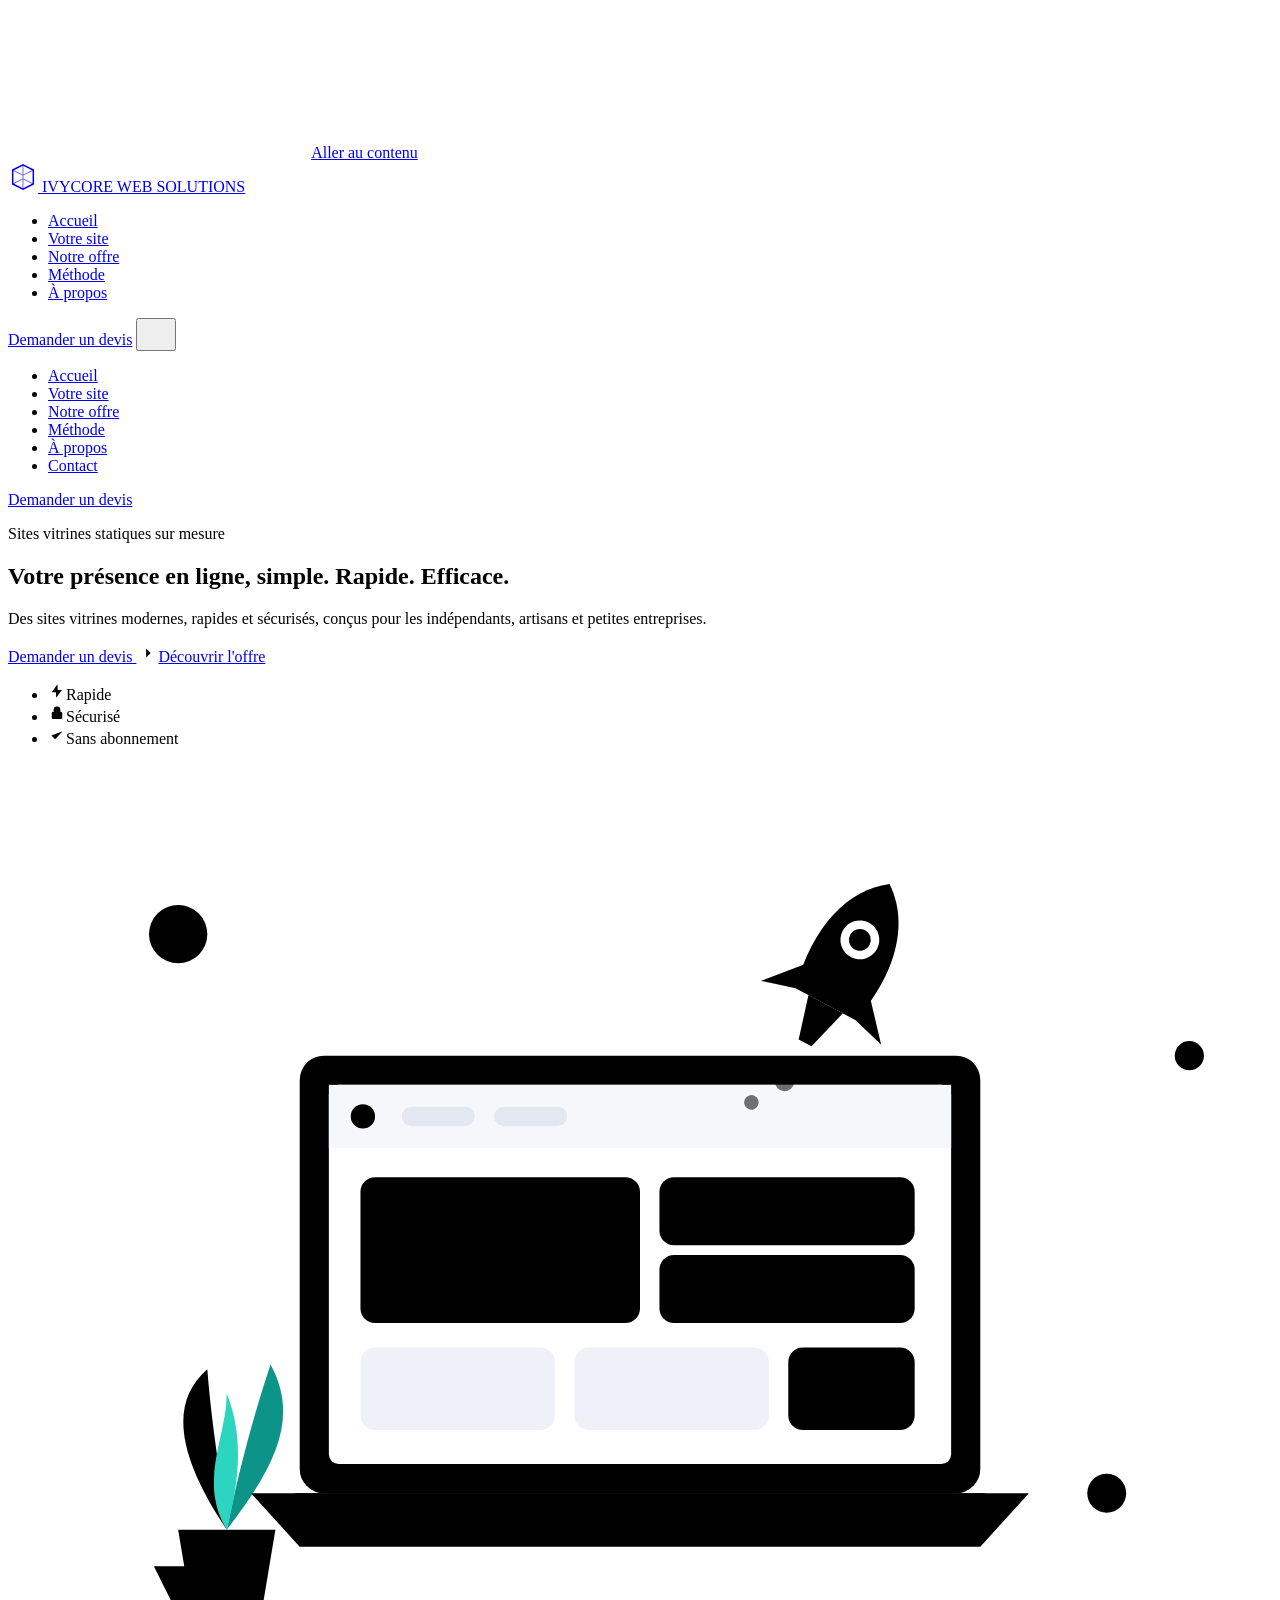
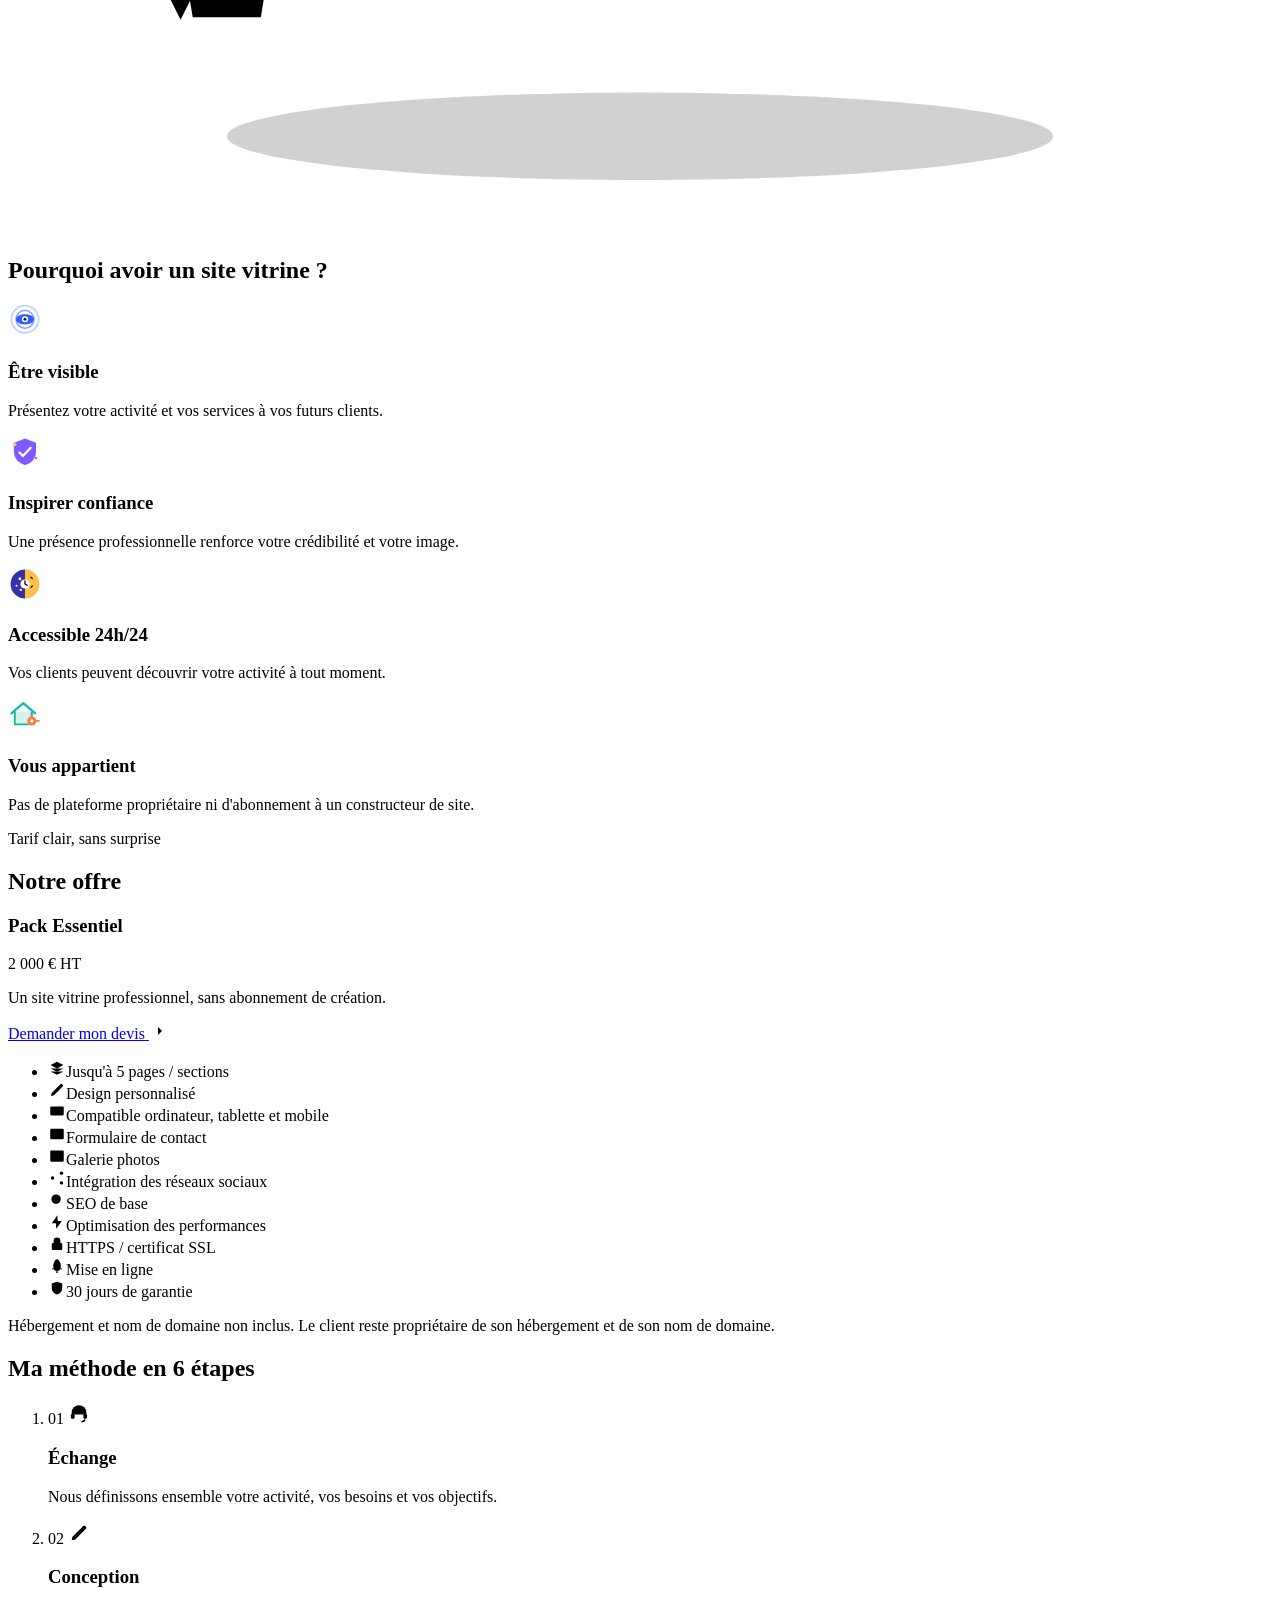
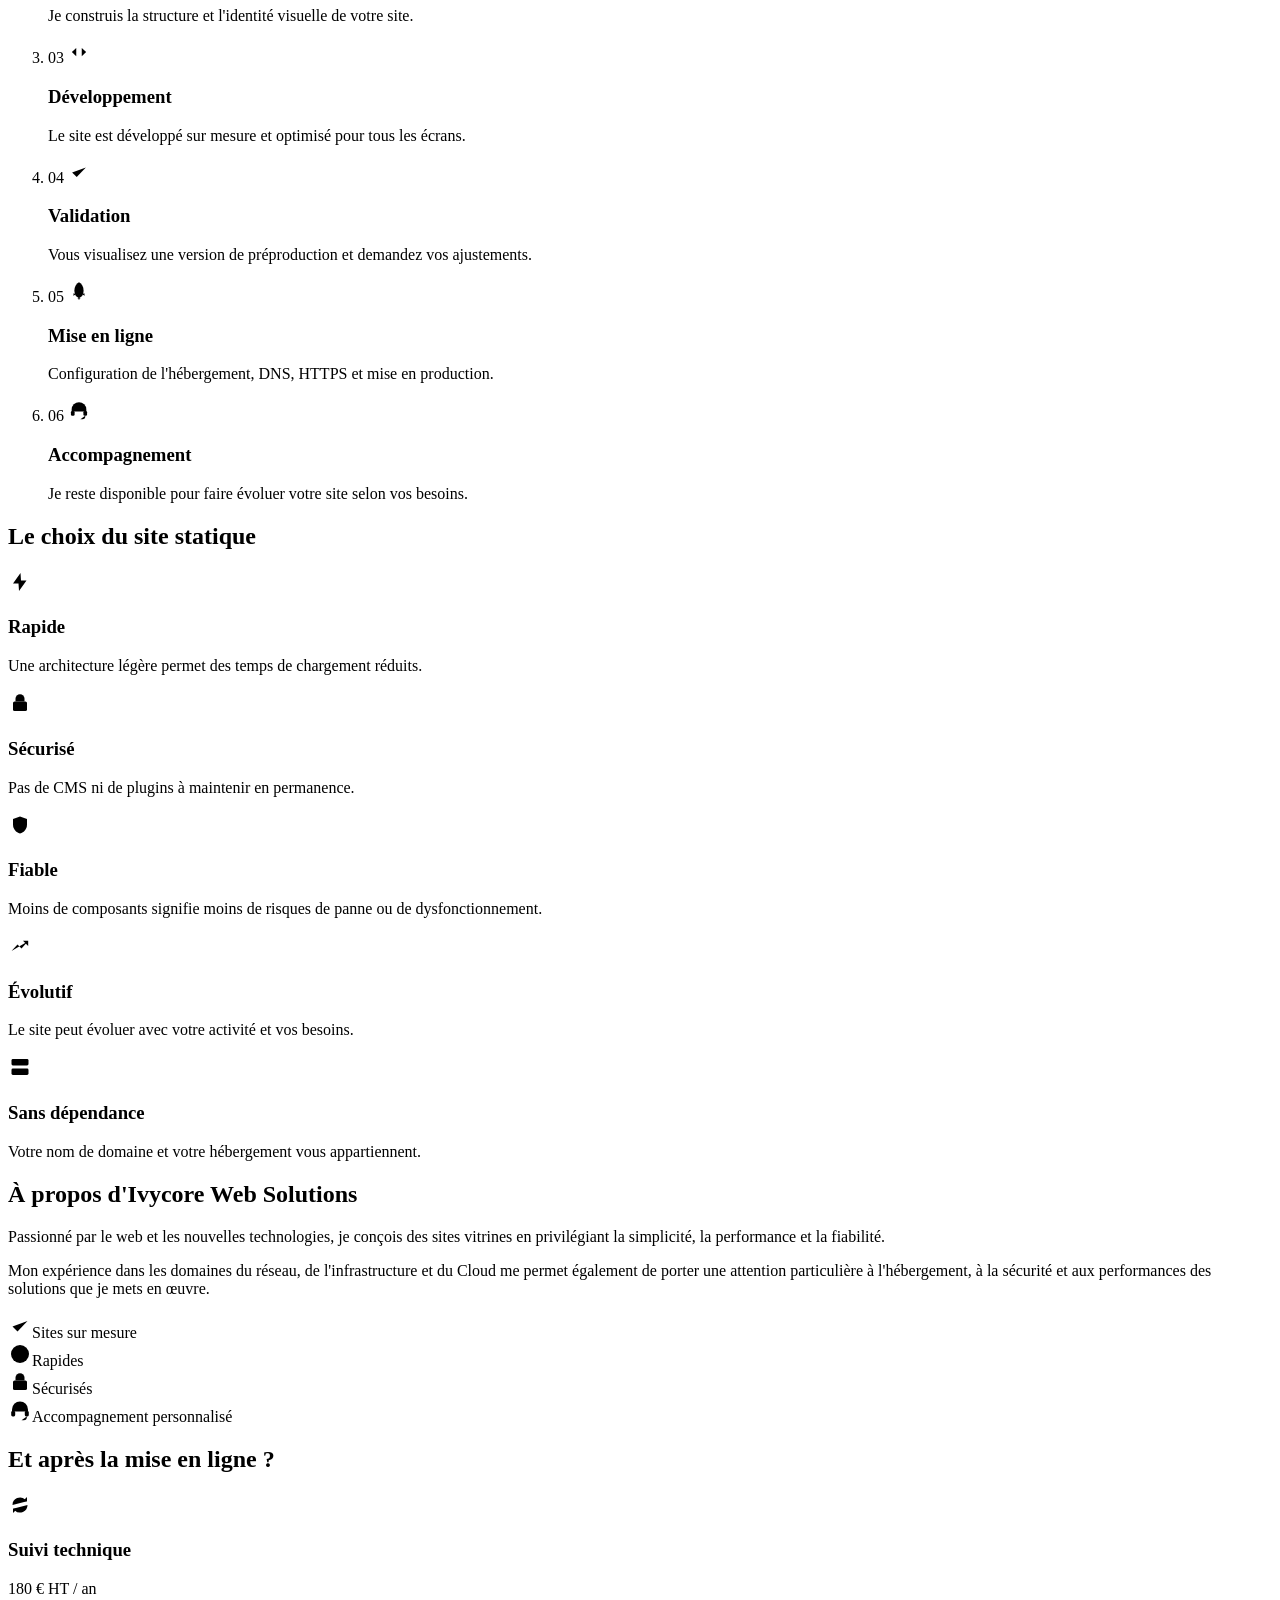
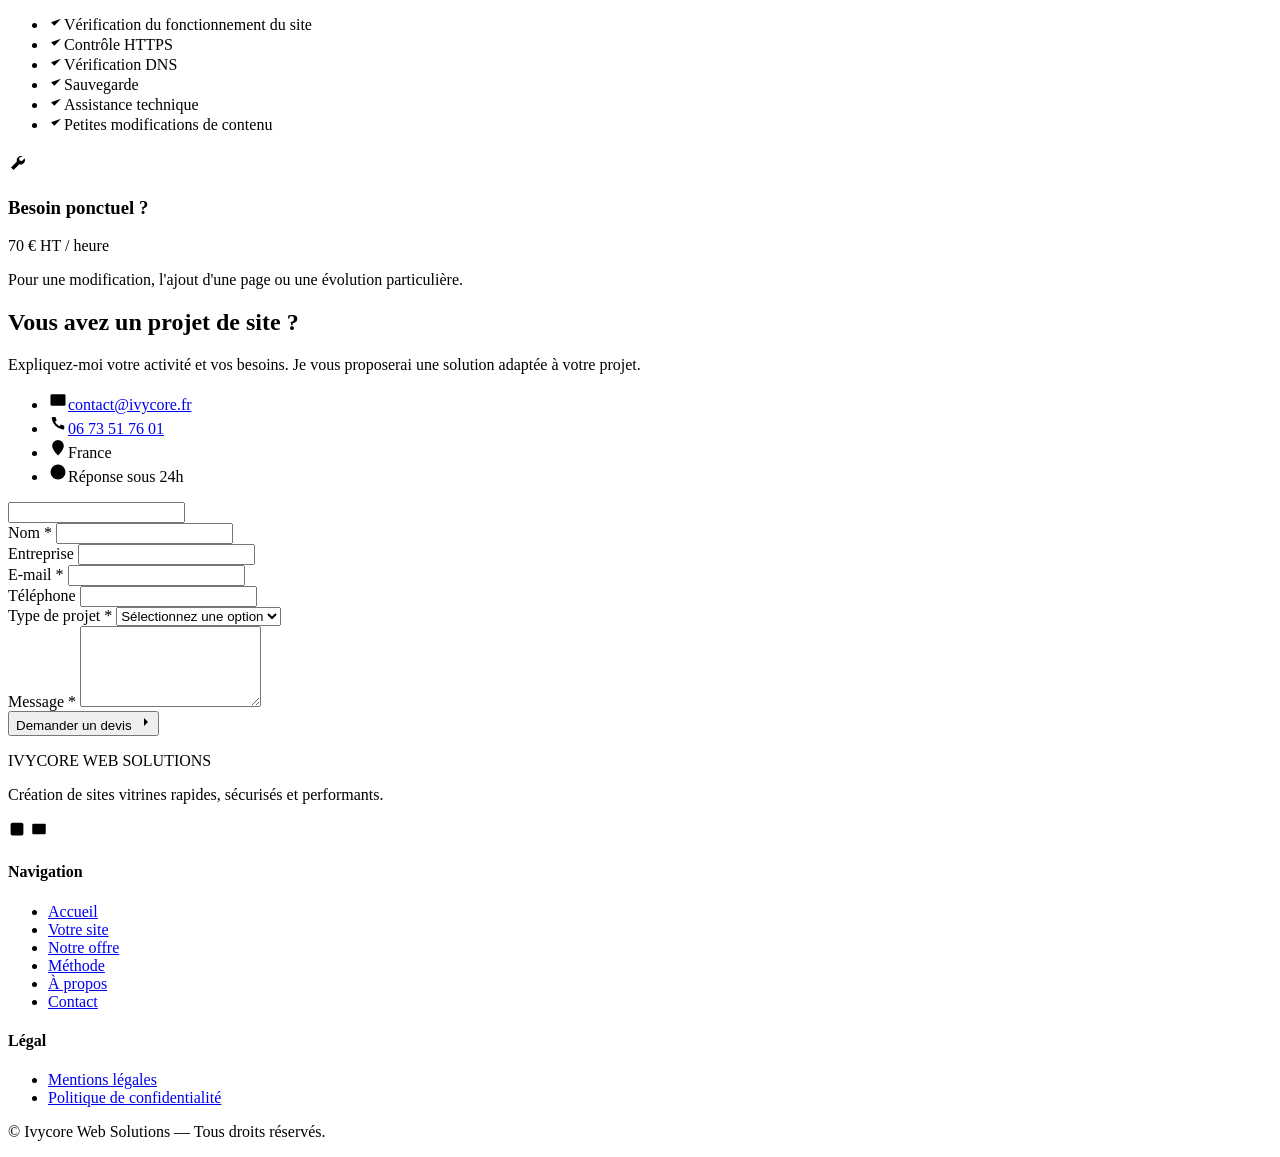
==== index.html @ 0ad4967d "First push" ====
<!DOCTYPE html>
<html lang="fr">
<head>
<meta charset="UTF-8">
<meta name="viewport" content="width=device-width, initial-scale=1.0">
<title>Ivycore Web Solutions — Création de sites vitrines statiques sur mesure</title>
<meta name="description" content="Sites vitrines statiques modernes, rapides et sécurisés pour indépendants, artisans et petites entreprises. Sans abonnement, sans CMS. Pack Essentiel à 2 000 € HT.">
<meta name="theme-color" content="#0B1B36">
<link rel="canonical" href="https://www.ivycore.fr/">

<!-- Open Graph -->
<meta property="og:type" content="website">
<meta property="og:site_name" content="Ivycore Web Solutions">
<meta property="og:title" content="Ivycore Web Solutions — Votre présence en ligne, simple. Rapide. Efficace.">
<meta property="og:description" content="Création de sites vitrines statiques modernes, rapides et sécurisés pour indépendants, artisans et petites entreprises.">
<meta property="og:url" content="https://www.ivycore.fr/">
<meta property="og:image" content="images/og-cover.jpg">
<meta property="og:locale" content="fr_FR">
<meta name="twitter:card" content="summary_large_image">

<link rel="icon" href="favicon.ico" sizes="any">
<link rel="apple-touch-icon" href="images/apple-touch-icon.png">

<!-- Preconnect + fonts -->
<link rel="preconnect" href="https://fonts.googleapis.com">
<link rel="preconnect" href="https://fonts.gstatic.com" crossorigin>
<link href="https://fonts.googleapis.com/css2?family=Space+Grotesk:wght@500;600;700&family=Inter:wght@400;500;600;700&display=swap" rel="stylesheet">

<link rel="stylesheet" href="css/style.css">

<!-- Schema.org structured data -->
<script type="application/ld+json">
{
  "@context": "https://schema.org",
  "@type": "ProfessionalService",
  "name": "Ivycore Web Solutions",
  "description": "Création de sites vitrines statiques sur mesure pour indépendants, artisans, commerçants et petites entreprises.",
  "url": "https://www.ivycore.fr/",
  "areaServed": "FR",
  "priceRange": "€€",
  "email": "contact@ivycore.fr",
  "telephone": "+33600000000",
  "makesOffer": {
    "@type": "Offer",
    "name": "Pack Essentiel",
    "price": "2000",
    "priceCurrency": "EUR",
    "description": "Site vitrine professionnel jusqu'à 5 pages/sections, sans abonnement de création."
  }
}
</script>
</head>
<body>

<div class="top-accent-bar" aria-hidden="true"></div>

<!-- ============ ICON SPRITE (inline for file:// compatibility) ============ -->
<svg xmlns="http://www.w3.org/2000/svg" class="sr-only-sprite" aria-hidden="true">
<defs>
<symbol id="i-globe" viewBox="0 0 24 24"><circle cx="12" cy="12" r="9"/><path d="M3 12h18"/><path d="M12 3c2.8 2.6 4.2 5.7 4.2 9s-1.4 6.4-4.2 9c-2.8-2.6-4.2-5.7-4.2-9s1.4-6.4 4.2-9z"/></symbol>
<symbol id="i-shield" viewBox="0 0 24 24"><path d="M12 3.5l7 2.6v5.4c0 4.6-3 7.9-7 9-4-1.1-7-4.4-7-9V6.1z"/></symbol>
<symbol id="i-shield-check" viewBox="0 0 24 24"><path d="M12 3.5l7 2.6v5.4c0 4.6-3 7.9-7 9-4-1.1-7-4.4-7-9V6.1z"/><path d="M9 12.2l2 2 4-4.4"/></symbol>
<symbol id="i-clock" viewBox="0 0 24 24"><circle cx="12" cy="12" r="9"/><path d="M12 7v5.2l3.6 2.1"/></symbol>
<symbol id="i-user" viewBox="0 0 24 24"><circle cx="12" cy="8.2" r="3.4"/><path d="M5 20c0-3.6 3.1-6.4 7-6.4s7 2.8 7 6.4"/></symbol>
<symbol id="i-layers" viewBox="0 0 24 24"><path d="M12 3.5l8.5 4.5-8.5 4.5-8.5-4.5z"/><path d="M3.5 12.5l8.5 4.5 8.5-4.5"/><path d="M3.5 16.5l8.5 4.5 8.5-4.5"/></symbol>
<symbol id="i-edit" viewBox="0 0 24 24"><path d="M4 20l.9-3.9L16.6 4.4a1.6 1.6 0 0 1 2.3 0l0.7.7a1.6 1.6 0 0 1 0 2.3L8 19.1 4 20z"/><path d="M14.6 6.4l3 3"/></symbol>
<symbol id="i-monitor" viewBox="0 0 24 24"><rect x="3" y="4.5" width="18" height="12" rx="1.4"/><path d="M8.5 20.5h7"/><path d="M12 16.5v4"/></symbol>
<symbol id="i-mail" viewBox="0 0 24 24"><rect x="3" y="5" width="18" height="14" rx="1.6"/><path d="M3.5 6l8.5 7 8.5-7"/></symbol>
<symbol id="i-image" viewBox="0 0 24 24"><rect x="3" y="4.5" width="18" height="15" rx="1.6"/><circle cx="8.4" cy="9.6" r="1.6"/><path d="M3.5 16.5l5.4-5 4 3.6 3-2.6L21 16.5"/></symbol>
<symbol id="i-share" viewBox="0 0 24 24"><circle cx="18" cy="5.5" r="2.3"/><circle cx="6" cy="12" r="2.3"/><circle cx="18" cy="18.5" r="2.3"/><path d="M8 10.7l8-4M8 13.3l8 4"/></symbol>
<symbol id="i-search" viewBox="0 0 24 24"><circle cx="10.8" cy="10.8" r="6.3"/><path d="M20 20l-4.6-4.6"/></symbol>
<symbol id="i-zap" viewBox="0 0 24 24"><path d="M12.5 3L5 13.5h5.5L11 21l7.5-10.5H13z"/></symbol>
<symbol id="i-lock" viewBox="0 0 24 24"><rect x="5" y="10.5" width="14" height="9.5" rx="1.6"/><path d="M7.5 10.5V7.8a4.5 4.5 0 0 1 9 0v2.7"/></symbol>
<symbol id="i-rocket" viewBox="0 0 24 24"><path d="M12 2.5c3 1.6 5 4.8 5 9 0 2.4-.7 4.4-1.6 5.9l-3.4 2.6-3.4-2.6C7.7 15.9 7 13.9 7 11.5c0-4.2 2-7.4 5-9z"/><circle cx="12" cy="10.5" r="1.8"/><path d="M8.3 15.8l-2.6 1.4.6-3M15.7 15.8l2.6 1.4-.6-3"/><path d="M10.3 20l1.7 1.5 1.7-1.5"/></symbol>
<symbol id="i-headset" viewBox="0 0 24 24"><path d="M4 13.5v-2a8 8 0 0 1 16 0v2"/><rect x="3.2" y="13" width="4" height="5.4" rx="1.4"/><rect x="16.8" y="13" width="4" height="5.4" rx="1.4"/><path d="M18.8 18.4v.8a3 3 0 0 1-3 3h-2.3"/></symbol>
<symbol id="i-code" viewBox="0 0 24 24"><path d="M9 7.5L4.2 12 9 16.5"/><path d="M15 7.5l4.8 4.5-4.8 4.5"/></symbol>
<symbol id="i-check" viewBox="0 0 24 24"><path d="M4.5 12.5l5 5 10-10.5"/></symbol>
<symbol id="i-trending" viewBox="0 0 24 24"><path d="M3.5 17l6-6.4 4 4 6.5-7.4"/><path d="M15 6.8h5.2V12"/></symbol>
<symbol id="i-server" viewBox="0 0 24 24"><rect x="3.5" y="4" width="17" height="6.5" rx="1.4"/><rect x="3.5" y="13.5" width="17" height="6.5" rx="1.4"/><path d="M7 7.2h.01M7 16.7h.01"/></symbol>
<symbol id="i-refresh" viewBox="0 0 24 24"><path d="M4.5 12a7.5 7.5 0 0 1 12.7-5.4L19 8.2"/><path d="M19 4v4.2h-4.2"/><path d="M19.5 12a7.5 7.5 0 0 1-12.7 5.4L5 15.8"/><path d="M5 20v-4.2h4.2"/></symbol>
<symbol id="i-wrench" viewBox="0 0 24 24"><path d="M14.7 6.3a4.5 4.5 0 0 0-6 5.4L3 17.4l2.6 2.6 5.7-5.7a4.5 4.5 0 0 0 5.4-6l-2.7 2.7-2.4-.6-.6-2.4z"/></symbol>
<symbol id="i-phone" viewBox="0 0 24 24"><path d="M6 3.5h3l1.4 4.2-2 1.6a11 11 0 0 0 5.3 5.3l1.6-2 4.2 1.4v3a1.6 1.6 0 0 1-1.7 1.6A15.6 15.6 0 0 1 4.4 5.2 1.6 1.6 0 0 1 6 3.5z"/></symbol>
<symbol id="i-pin" viewBox="0 0 24 24"><path d="M12 21S5 14 5 9.5A7 7 0 0 1 19 9.5C19 14 12 21 12 21z"/><circle cx="12" cy="9.5" r="2.4"/></symbol>
<symbol id="i-menu" viewBox="0 0 24 24"><path d="M4 6.5h16M4 12h16M4 17.5h16"/></symbol>
<symbol id="i-close" viewBox="0 0 24 24"><path d="M5.5 5.5l13 13M18.5 5.5l-13 13"/></symbol>
<symbol id="i-arrow-right" viewBox="0 0 24 24"><path d="M4 12h15.5M13.5 6l6 6-6 6"/></symbol>
<symbol id="i-linkedin" viewBox="0 0 24 24"><rect x="3.5" y="3.5" width="17" height="17" rx="2.5"/><path d="M7.7 10v6.4M7.7 7.5h.01M12 16.4v-3.7c0-1.5 1-2.5 2.4-2.5S16.4 11.2 16.4 12.7v3.7M12 12.5v3.9"/></symbol>
</defs>
</svg>

<a class="skip-link" href="#main">Aller au contenu</a>

<!-- ============ HEADER ============ -->
<header class="site-header" id="site-header">
  <div class="wrap header-inner">
    <a href="#accueil" class="brand" aria-label="Ivycore Web Solutions — retour à l'accueil">
      <span class="brand-mark" aria-hidden="true">
        <svg viewBox="0 0 32 32" width="30" height="30"><path d="M16 3l11 5.5v15L16 29 5 23.5v-15z" fill="none" stroke="currentColor" stroke-width="1.6"/><path d="M16 3v26M5 8.5l11 5.5 11-5.5M5 23.5l11-5.5 11 5.5" stroke="currentColor" stroke-width="1.1" fill="none" opacity=".55"/></svg>
      </span>
      <span class="brand-text">
        <span class="brand-name">IVYCORE</span>
        <span class="brand-sub">WEB SOLUTIONS</span>
      </span>
    </a>

    <nav class="main-nav" id="main-nav" aria-label="Navigation principale">
      <ul>
        <li><a href="#accueil" class="nav-link active" data-nav>Accueil</a></li>
        <li><a href="#votre-site" class="nav-link" data-nav>Votre site</a></li>
        <li><a href="#offre" class="nav-link" data-nav>Notre offre</a></li>
        <li><a href="#methode" class="nav-link" data-nav>Méthode</a></li>
        <!-- Réalisations désactivée temporairement, voir la section commentée plus bas -->
        <!-- <li><a href="#realisations" class="nav-link" data-nav>Réalisations</a></li> -->
        <li><a href="#apropos" class="nav-link" data-nav>À propos</a></li>
      </ul>
    </nav>

    <div class="header-actions">
      <a href="#contact" class="btn btn-primary btn-sm">Demander un devis</a>
      <button class="hamburger" id="hamburger" aria-label="Ouvrir le menu" aria-expanded="false" aria-controls="mobile-nav">
        <svg width="24" height="24" id="hamburger-icon" class="icon"><use href="#i-menu"/></svg>
      </button>
    </div>
  </div>
</header>

<!-- ============ MOBILE NAV ============ -->
<div class="mobile-nav" id="mobile-nav" aria-hidden="true">
  <nav aria-label="Navigation mobile">
    <ul>
      <li><a href="#accueil" data-nav-mobile>Accueil</a></li>
      <li><a href="#votre-site" data-nav-mobile>Votre site</a></li>
      <li><a href="#offre" data-nav-mobile>Notre offre</a></li>
      <li><a href="#methode" data-nav-mobile>Méthode</a></li>
      <!-- <li><a href="#realisations" data-nav-mobile>Réalisations</a></li> -->
      <li><a href="#apropos" data-nav-mobile>À propos</a></li>
      <li><a href="#contact" data-nav-mobile>Contact</a></li>
    </ul>
    <a href="#contact" class="btn btn-primary btn-block" data-nav-mobile>Demander un devis</a>
  </nav>
</div>
<div class="mobile-nav-backdrop" id="mobile-nav-backdrop"></div>

<main id="main">

  <!-- ============ HERO ============ -->
  <section class="hero" id="accueil">
    <div class="wrap hero-inner">
      <div class="hero-copy reveal">
        <p class="eyebrow"><span class="eyebrow-dot" aria-hidden="true"></span>Sites vitrines statiques sur mesure</p>
        <h1>Votre présence en ligne, simple. Rapide. <span class="text-accent">Efficace.</span></h1>
        <p class="hero-sub">Des sites vitrines modernes, rapides et sécurisés, conçus pour les indépendants, artisans et petites entreprises.</p>
        <div class="hero-ctas">
          <a href="#contact" class="btn btn-primary btn-lg">Demander un devis <svg width="18" height="18" class="icon"><use href="#i-arrow-right"/></svg></a>
          <a href="#offre" class="btn btn-ghost btn-lg">Découvrir l'offre</a>
        </div>
        <ul class="hero-badges">
          <li><svg width="18" height="18" class="icon"><use href="#i-zap"/></svg>Rapide</li>
          <li><svg width="18" height="18" class="icon"><use href="#i-lock"/></svg>Sécurisé</li>
          <li><svg width="18" height="18" class="icon"><use href="#i-check"/></svg>Sans abonnement</li>
        </ul>
      </div>

      <div class="hero-visual reveal" aria-hidden="true">
        <svg class="hero-illu" viewBox="0 0 520 440" xmlns="http://www.w3.org/2000/svg" role="img" aria-label="Illustration d'un ordinateur portable affichant un site coloré, avec une fusée qui décolle">
          <ellipse cx="260" cy="400" rx="170" ry="18" fill="#000" opacity=".18"/>
          <circle class="illu-float-a" cx="70" cy="70" r="12" fill="var(--yellow)"/>
          <circle class="illu-float-b" cx="452" cy="300" r="8" fill="var(--violet)"/>
          <circle class="illu-float-c" cx="486" cy="120" r="6" fill="var(--accent)"/>
          <path class="illu-float-b" d="M40 220 q18 -22 36 0 q18 22 36 0" stroke="var(--teal)" stroke-width="6" fill="none" stroke-linecap="round"/>
          <path class="illu-float-c" d="M420 60 q16 -18 32 0" stroke="var(--coral)" stroke-width="6" fill="none" stroke-linecap="round"/>
          <polygon class="illu-float-a" points="60,330 82,330 71,352" fill="var(--orange)"/>

          <g transform="translate(60,255)">
            <path d="M10 60 L50 60 L44 96 L16 96 Z" fill="var(--orange)"/>
            <path d="M30 60 C10 30 6 8 22 -6 C24 20 28 40 30 60 Z" fill="var(--teal)"/>
            <path d="M30 60 C50 34 60 14 48 -8 C40 16 34 40 30 60 Z" fill="#0d9488"/>
            <path d="M30 60 C18 40 30 22 30 4 C38 24 34 44 30 60 Z" fill="#2dd4bf"/>
          </g>

          <g>
            <rect x="120" y="120" width="280" height="180" rx="10" fill="var(--navy)"/>
            <rect x="132" y="132" width="256" height="156" rx="4" fill="#ffffff"/>
            <rect x="132" y="132" width="256" height="26" fill="#f5f7fb"/>
            <circle cx="146" cy="145" r="5" fill="var(--coral)"/>
            <rect x="162" y="141" width="30" height="8" rx="4" fill="#e2e7f1"/>
            <rect x="200" y="141" width="30" height="8" rx="4" fill="#e2e7f1"/>
            <rect x="145" y="170" width="115" height="60" rx="6" fill="var(--orange)"/>
            <rect x="268" y="170" width="105" height="28" rx="6" fill="var(--yellow)"/>
            <rect x="268" y="202" width="105" height="28" rx="6" fill="var(--teal)"/>
            <rect x="145" y="240" width="80" height="34" rx="6" fill="#eef1f8"/>
            <rect x="233" y="240" width="80" height="34" rx="6" fill="#eef1f8"/>
            <rect x="321" y="240" width="52" height="34" rx="6" fill="var(--accent)"/>
            <path d="M100 300 L420 300 L400 322 L120 322 Z" fill="var(--navy-3)"/>
            <rect x="118" y="300" width="284" height="6" fill="var(--navy)"/>
          </g>

          <g transform="translate(345,40) rotate(28)">
            <g class="illu-rocket">
              <path d="M20 0 C34 10 40 30 34 56 L6 56 C0 30 6 10 20 0 Z" fill="var(--coral)"/>
              <circle cx="20" cy="26" r="8" fill="#ffffff"/>
              <circle cx="20" cy="26" r="4.5" fill="var(--accent)"/>
              <path d="M6 44 L-8 60 L6 56 Z" fill="var(--yellow)"/>
              <path d="M34 44 L48 60 L34 56 Z" fill="var(--yellow)"/>
              <path d="M12 56 L28 56 L23 74 L17 74 Z" fill="var(--orange)"/>
            </g>
            <g class="illu-rocket" opacity=".55">
              <circle cx="20" cy="92" r="4" fill="var(--yellow)"/>
              <circle cx="12" cy="106" r="3" fill="var(--orange)"/>
            </g>
          </g>
        </svg>
      </div>
    </div>
  </section>

  <!-- ============ VOTRE SITE ============ -->
  <section class="section sect-reveal" id="votre-site">
    <div class="wrap">
      <div class="section-head reveal">
        <h2>Pourquoi avoir un <span class="text-accent">site vitrine</span> ?</h2>
      </div>
      <div class="grid-4">
        <article class="card reveal">
          <span class="card-icon custom-icon">
            <svg width="34" height="34" viewBox="0 0 40 40" fill="none" xmlns="http://www.w3.org/2000/svg">
              <defs><linearGradient id="gradVisible" x1="0" y1="0" x2="40" y2="40"><stop offset="0" stop-color="#2f5eff"/><stop offset="1" stop-color="#7c5cff"/></linearGradient></defs>
              <circle cx="20" cy="18" r="16" stroke="url(#gradVisible)" stroke-width="2" opacity=".3"/>
              <circle cx="20" cy="18" r="10.5" stroke="url(#gradVisible)" stroke-width="2" opacity=".55"/>
              <path d="M20 24c-14 0-14-12 0-12s14 12 0 12z" fill="url(#gradVisible)"/>
              <circle cx="20" cy="18" r="3.6" fill="#fff"/>
              <circle cx="20" cy="18" r="1.7" fill="#0b1b36"/>
            </svg>
          </span>
          <h3>Être visible</h3>
          <p>Présentez votre activité et vos services à vos futurs clients.</p>
        </article>
        <article class="card reveal">
          <span class="card-icon custom-icon">
            <svg width="34" height="34" viewBox="0 0 40 40" fill="none" xmlns="http://www.w3.org/2000/svg">
              <defs><linearGradient id="gradTrust" x1="4" y1="2" x2="36" y2="36"><stop offset="0" stop-color="#7c5cff"/><stop offset="1" stop-color="#22d3ee"/></linearGradient></defs>
              <path d="M20 3l13 5v10c0 9-6 14.5-13 16-7-1.5-13-7-13-16V8z" fill="url(#gradTrust)"/>
              <path d="M13.5 19.5l4 4 9-9.5" stroke="#fff" stroke-width="2.6" stroke-linecap="round" stroke-linejoin="round"/>
              <circle cx="8" cy="10" r="2" fill="#ffc145"/>
              <circle cx="33" cy="26" r="1.6" fill="#ff5d73"/>
            </svg>
          </span>
          <h3>Inspirer confiance</h3>
          <p>Une présence professionnelle renforce votre crédibilité et votre image.</p>
        </article>
        <article class="card reveal">
          <span class="card-icon custom-icon">
            <svg width="34" height="34" viewBox="0 0 40 40" fill="none" xmlns="http://www.w3.org/2000/svg">
              <path d="M20 3a17 17 0 0 1 0 34z" fill="#ffc145"/>
              <path d="M20 3a17 17 0 0 0 0 34z" fill="#3730a6"/>
              <circle cx="14" cy="14" r="1.6" fill="#fff"/>
              <circle cx="10" cy="22" r="1.1" fill="#fff"/>
              <circle cx="15" cy="27" r="1.3" fill="#fff"/>
              <path d="M27 12l1.6 1.6M27 24l1.6 -1.6" stroke="#0b1b36" stroke-width="1.6" stroke-linecap="round"/>
              <circle cx="20" cy="20" r="5.4" fill="#fff"/>
              <path d="M20 16.4V20l2.6 1.6" stroke="#0b1b36" stroke-width="1.7" stroke-linecap="round" stroke-linejoin="round"/>
            </svg>
          </span>
          <h3>Accessible 24h/24</h3>
          <p>Vos clients peuvent découvrir votre activité à tout moment.</p>
        </article>
        <article class="card reveal">
          <span class="card-icon custom-icon">
            <svg width="34" height="34" viewBox="0 0 40 40" fill="none" xmlns="http://www.w3.org/2000/svg">
              <defs><linearGradient id="gradOwn" x1="2" y1="10" x2="30" y2="34"><stop offset="0" stop-color="#14b8a6"/><stop offset="1" stop-color="#22d3ee"/></linearGradient></defs>
              <path d="M4 18L18 6l14 12" stroke="url(#gradOwn)" stroke-width="2.6" stroke-linecap="round" stroke-linejoin="round"/>
              <path d="M8 16v15h20V16" fill="url(#gradOwn)" opacity=".18"/>
              <path d="M8 16v15h20V16" stroke="url(#gradOwn)" stroke-width="2.2" stroke-linejoin="round"/>
              <circle cx="28" cy="27" r="5.4" fill="#ff7a45"/>
              <circle cx="28" cy="27" r="2" fill="#fff"/>
              <rect x="32.4" y="26" width="5" height="2" rx="1" fill="#ff7a45"/>
            </svg>
          </span>
          <h3>Vous appartient</h3>
          <p>Pas de plateforme propriétaire ni d'abonnement à un constructeur de site.</p>
        </article>
      </div>
    </div>
  </section>

  <!-- ============ OFFRE ============ -->
  <section class="section sect-reveal section-dark" id="offre">
    <div class="wrap">
      <div class="section-head reveal">
        <p class="eyebrow center"><span class="eyebrow-dot" aria-hidden="true"></span>Tarif clair, sans surprise</p>
        <h2>Notre offre</h2>
      </div>

      <div class="pricing-card reveal" data-pack>
        <div class="pricing-head">
          <h3 data-pack-name>Pack Essentiel</h3>
          <p class="price"><span class="price-amount" data-pack-price>2 000 €</span> <span class="price-unit">HT</span></p>
          <p class="price-sub" data-pack-sub>Un site vitrine professionnel, sans abonnement de création.</p>
          <a href="#contact" class="btn btn-primary">Demander mon devis <svg width="16" height="16" class="icon"><use href="#i-arrow-right"/></svg></a>
        </div>

        <ul class="pricing-features">
          <li><svg width="18" height="18" class="icon"><use href="#i-layers"/></svg>Jusqu'à 5 pages / sections</li>
          <li><svg width="18" height="18" class="icon"><use href="#i-edit"/></svg>Design personnalisé</li>
          <li><svg width="18" height="18" class="icon"><use href="#i-monitor"/></svg>Compatible ordinateur, tablette et mobile</li>
          <li><svg width="18" height="18" class="icon"><use href="#i-mail"/></svg>Formulaire de contact</li>
          <li><svg width="18" height="18" class="icon"><use href="#i-image"/></svg>Galerie photos</li>
          <li><svg width="18" height="18" class="icon"><use href="#i-share"/></svg>Intégration des réseaux sociaux</li>
          <li><svg width="18" height="18" class="icon"><use href="#i-search"/></svg>SEO de base</li>
          <li><svg width="18" height="18" class="icon"><use href="#i-zap"/></svg>Optimisation des performances</li>
          <li><svg width="18" height="18" class="icon"><use href="#i-lock"/></svg>HTTPS / certificat SSL</li>
          <li><svg width="18" height="18" class="icon"><use href="#i-rocket"/></svg>Mise en ligne</li>
          <li><svg width="18" height="18" class="icon"><use href="#i-shield-check"/></svg>30 jours de garantie</li>
        </ul>
      </div>
      <p class="pricing-note reveal">Hébergement et nom de domaine non inclus. Le client reste propriétaire de son hébergement et de son nom de domaine.</p>
    </div>
  </section>

  <!-- ============ METHODE ============ -->
  <section class="section sect-reveal" id="methode">
    <div class="wrap">
      <div class="section-head reveal">
        <h2>Ma méthode en <span class="text-accent">6 étapes</span></h2>
      </div>

      <ol class="timeline">
        <li class="timeline-step reveal">
          <span class="step-num">01</span>
          <span class="step-icon"><svg width="22" height="22" class="icon"><use href="#i-headset"/></svg></span>
          <h3>Échange</h3>
          <p>Nous définissons ensemble votre activité, vos besoins et vos objectifs.</p>
        </li>
        <li class="timeline-step reveal">
          <span class="step-num">02</span>
          <span class="step-icon"><svg width="22" height="22" class="icon"><use href="#i-edit"/></svg></span>
          <h3>Conception</h3>
          <p>Je construis la structure et l'identité visuelle de votre site.</p>
        </li>
        <li class="timeline-step reveal">
          <span class="step-num">03</span>
          <span class="step-icon"><svg width="22" height="22" class="icon"><use href="#i-code"/></svg></span>
          <h3>Développement</h3>
          <p>Le site est développé sur mesure et optimisé pour tous les écrans.</p>
        </li>
        <li class="timeline-step reveal">
          <span class="step-num">04</span>
          <span class="step-icon"><svg width="22" height="22" class="icon"><use href="#i-check"/></svg></span>
          <h3>Validation</h3>
          <p>Vous visualisez une version de préproduction et demandez vos ajustements.</p>
        </li>
        <li class="timeline-step reveal">
          <span class="step-num">05</span>
          <span class="step-icon"><svg width="22" height="22" class="icon"><use href="#i-rocket"/></svg></span>
          <h3>Mise en ligne</h3>
          <p>Configuration de l'hébergement, DNS, HTTPS et mise en production.</p>
        </li>
        <li class="timeline-step reveal">
          <span class="step-num">06</span>
          <span class="step-icon"><svg width="22" height="22" class="icon"><use href="#i-headset"/></svg></span>
          <h3>Accompagnement</h3>
          <p>Je reste disponible pour faire évoluer votre site selon vos besoins.</p>
        </li>
      </ol>
    </div>
  </section>

  <!-- ============ POURQUOI STATIQUE ============ -->
  <section class="section sect-reveal section-dark" id="statique">
    <div class="wrap">
      <div class="section-head reveal">
        <h2>Le choix du <span class="text-accent">site statique</span></h2>
      </div>
      <div class="grid-5">
        <article class="mini-card reveal">
          <span class="card-icon"><svg width="24" height="24" class="icon"><use href="#i-zap"/></svg></span>
          <h3>Rapide</h3>
          <p>Une architecture légère permet des temps de chargement réduits.</p>
        </article>
        <article class="mini-card reveal">
          <span class="card-icon"><svg width="24" height="24" class="icon"><use href="#i-lock"/></svg></span>
          <h3>Sécurisé</h3>
          <p>Pas de CMS ni de plugins à maintenir en permanence.</p>
        </article>
        <article class="mini-card reveal">
          <span class="card-icon"><svg width="24" height="24" class="icon"><use href="#i-shield-check"/></svg></span>
          <h3>Fiable</h3>
          <p>Moins de composants signifie moins de risques de panne ou de dysfonctionnement.</p>
        </article>
        <article class="mini-card reveal">
          <span class="card-icon"><svg width="24" height="24" class="icon"><use href="#i-trending"/></svg></span>
          <h3>Évolutif</h3>
          <p>Le site peut évoluer avec votre activité et vos besoins.</p>
        </article>
        <article class="mini-card reveal">
          <span class="card-icon"><svg width="24" height="24" class="icon"><use href="#i-server"/></svg></span>
          <h3>Sans dépendance</h3>
          <p>Votre nom de domaine et votre hébergement vous appartiennent.</p>
        </article>
      </div>
    </div>
  </section>

  <!-- ============ REALISATIONS ============ -->
  <!-- ============ RÉALISATIONS (désactivée temporairement) ============
       Pas encore assez de références clients pour illustrer cette section.
       À réintégrer dans une prochaine release une fois le portfolio étoffé.
       Ne pas oublier de restaurer aussi les liens de navigation associés
       (menu principal, menu mobile, footer) en même temps que cette section.

  <section class="section sect-reveal" id="realisations">
    <div class="wrap">
      <div class="section-head reveal">
        <h2>Réalisations</h2>
      </div>

      <div class="project-showcase reveal">
        <div class="project-visual" aria-hidden="true">
          <div class="device device-laptop small">
            <div class="device-frame">
              <div class="browser-bar">
                <span class="dot"></span><span class="dot"></span><span class="dot"></span>
                <span class="addr"><svg width="12" height="12" class="icon"><use href="#i-lock"/></svg>toto.fr</span>
              </div>
              <div class="browser-body dark-mock">
                <div class="mock-nav"><span class="mock-logo"></span><span class="mock-link"></span><span class="mock-link"></span></div>
                <div class="mock-hero"><span class="mock-eyebrow"></span><span class="mock-title-l"></span><span class="mock-title-l short"></span></div>
              </div>
            </div>
          </div>
          <div class="device device-phone small">
            <div class="device-frame phone-frame">
              <div class="phone-notch"></div>
              <div class="browser-body phone-body dark-mock">
                <div class="mock-nav small"><span class="mock-logo"></span><span class="mock-burger"></span></div>
                <div class="mock-hero small"><span class="mock-eyebrow"></span><span class="mock-title-l"></span></div>
              </div>
            </div>
          </div>
        </div>

        <div class="project-info">
          <span class="project-tag">Site vitrine</span>
          <h3>TOTO</h3>
          <p>Conception et développement d'un site vitrine statique.</p>
          <ul class="project-meta">
            <li>Design personnalisé</li>
            <li>Responsive</li>
            <li>SEO</li>
            <li>Hébergement</li>
            <li>HTTPS</li>
          </ul>
          <a href="#" class="btn btn-outline">Voir le site <svg width="16" height="16" class="icon"><use href="#i-arrow-right"/></svg></a>
        </div>
      </div>
    </div>
  </section>

  ============ FIN RÉALISATIONS ============ -->

  <!-- ============ A PROPOS ============ -->
  <section class="section sect-reveal section-tinted" id="apropos">
    <div class="wrap apropos-grid">
      <div class="reveal">
        <h2>À propos d'<span class="text-accent">Ivycore</span> Web Solutions</h2>
        <p class="lead">Passionné par le web et les nouvelles technologies, je conçois des sites vitrines en privilégiant la simplicité, la performance et la fiabilité.</p>
        <p>Mon expérience dans les domaines du réseau, de l'infrastructure et du Cloud me permet également de porter une attention particulière à l'hébergement, à la sécurité et aux performances des solutions que je mets en œuvre.</p>
      </div>
      <div class="stat-grid reveal">
        <div class="stat"><svg width="24" height="24" class="icon"><use href="#i-check"/></svg><span>Sites sur mesure</span></div>
        <div class="stat"><svg width="24" height="24" class="icon"><use href="#i-clock"/></svg><span>Rapides</span></div>
        <div class="stat"><svg width="24" height="24" class="icon"><use href="#i-lock"/></svg><span>Sécurisés</span></div>
        <div class="stat"><svg width="24" height="24" class="icon"><use href="#i-headset"/></svg><span>Accompagnement personnalisé</span></div>
      </div>
    </div>
  </section>

  <!-- ============ APRES MISE EN LIGNE ============ -->
  <section class="section sect-reveal section-dark" id="apres">
    <div class="wrap">
      <div class="section-head reveal">
        <h2>Et après la mise en ligne&nbsp;?</h2>
      </div>
      <div class="grid-2-dark">
        <div class="dark-card reveal">
          <span class="card-icon dark"><svg width="24" height="24" class="icon"><use href="#i-refresh"/></svg></span>
          <h3>Suivi technique</h3>
          <p class="dark-price">180 € HT <span>/ an</span></p>
          <ul class="dark-list">
            <li><svg width="16" height="16" class="icon"><use href="#i-check"/></svg>Vérification du fonctionnement du site</li>
            <li><svg width="16" height="16" class="icon"><use href="#i-check"/></svg>Contrôle HTTPS</li>
            <li><svg width="16" height="16" class="icon"><use href="#i-check"/></svg>Vérification DNS</li>
            <li><svg width="16" height="16" class="icon"><use href="#i-check"/></svg>Sauvegarde</li>
            <li><svg width="16" height="16" class="icon"><use href="#i-check"/></svg>Assistance technique</li>
            <li><svg width="16" height="16" class="icon"><use href="#i-check"/></svg>Petites modifications de contenu</li>
          </ul>
        </div>
        <div class="dark-card reveal">
          <span class="card-icon dark"><svg width="24" height="24" class="icon"><use href="#i-wrench"/></svg></span>
          <h3>Besoin ponctuel ?</h3>
          <p class="dark-price">70 € HT <span>/ heure</span></p>
          <p class="dark-text">Pour une modification, l'ajout d'une page ou une évolution particulière.</p>
        </div>
      </div>
    </div>
  </section>

  <!-- ============ CONTACT ============ -->
  <section class="section sect-reveal" id="contact">
    <div class="wrap contact-grid">
      <div class="reveal">
        <h2>Vous avez un projet de site ?</h2>
        <p class="lead">Expliquez-moi votre activité et vos besoins. Je vous proposerai une solution adaptée à votre projet.</p>

        <ul class="contact-details">
          <li><svg width="20" height="20" class="icon"><use href="#i-mail"/></svg><a href="mailto:contact@ivycore.fr">contact@ivycore.fr</a></li>
          <li><svg width="20" height="20" class="icon"><use href="#i-phone"/></svg><a href="tel:+33673517601">06 73 51 76 01</a></li>
          <li><svg width="20" height="20" class="icon"><use href="#i-pin"/></svg><span>France</span></li>
          <li><svg width="20" height="20" class="icon"><use href="#i-clock"/></svg><span>Réponse sous 24h</span></li>
        </ul>
      </div>

      <form class="contact-form reveal" id="contact-form" action="https://formspree.io/f/xlgyrkqb" method="POST" novalidate>
        <!-- Honeypot anti-spam field: left empty by humans, hidden from view, filled by bots -->
        <input type="text" name="_gotcha" class="hp-field" tabindex="-1" autocomplete="off" aria-hidden="true">
        <input type="hidden" name="_subject" value="Nouvelle demande de devis — Ivycore Web Solutions">

        <div class="form-row">
          <div class="field">
            <label for="f-nom">Nom <span aria-hidden="true">*</span></label>
            <input type="text" id="f-nom" name="nom" required autocomplete="name">
          </div>
          <div class="field">
            <label for="f-entreprise">Entreprise</label>
            <input type="text" id="f-entreprise" name="entreprise" autocomplete="organization">
          </div>
        </div>
        <div class="form-row">
          <div class="field">
            <label for="f-email">E-mail <span aria-hidden="true">*</span></label>
            <input type="email" id="f-email" name="email" required autocomplete="email">
          </div>
          <div class="field">
            <label for="f-tel">Téléphone</label>
            <input type="tel" id="f-tel" name="telephone" autocomplete="tel">
          </div>
        </div>
        <div class="field">
          <label for="f-type">Type de projet <span aria-hidden="true">*</span></label>
          <select id="f-type" name="type_projet" required>
            <option value="" disabled selected>Sélectionnez une option</option>
            <option value="creation">Création de site vitrine</option>
            <option value="refonte">Refonte de site</option>
            <option value="autre">Autre</option>
          </select>
        </div>
        <div class="field">
          <label for="f-message">Message <span aria-hidden="true">*</span></label>
          <textarea id="f-message" name="message" rows="5" required></textarea>
        </div>

        <!-- Submission is handled by Formspree (see js/script.js): AJAX POST to the
             action URL above, so the visitor stays on the page. -->
        <button type="submit" class="btn btn-primary btn-block">Demander un devis <svg width="16" height="16" class="icon"><use href="#i-arrow-right"/></svg></button>
        <p class="form-status" id="form-status" role="status" aria-live="polite"></p>
      </form>
    </div>
  </section>

</main>

<!-- ============ FOOTER ============ -->
<footer class="site-footer">
  <div class="wrap footer-grid">
    <div class="footer-brand">
      <span class="brand-name">IVYCORE</span>
      <span class="brand-sub">WEB SOLUTIONS</span>
      <p>Création de sites vitrines rapides, sécurisés et performants.</p>
      <div class="footer-social">
        <a href="#" aria-label="Ivycore sur LinkedIn"><svg width="18" height="18" class="icon"><use href="#i-linkedin"/></svg></a>
        <a href="mailto:contact@ivycore.fr" aria-label="Envoyer un e-mail à Ivycore"><svg width="18" height="18" class="icon"><use href="#i-mail"/></svg></a>
      </div>
    </div>

    <div class="footer-col">
      <h4>Navigation</h4>
      <ul>
        <li><a href="#accueil">Accueil</a></li>
        <li><a href="#votre-site">Votre site</a></li>
        <li><a href="#offre">Notre offre</a></li>
        <li><a href="#methode">Méthode</a></li>
        <!-- <li><a href="#realisations">Réalisations</a></li> -->
        <li><a href="#apropos">À propos</a></li>
        <li><a href="#contact">Contact</a></li>
      </ul>
    </div>

    <div class="footer-col">
      <h4>Légal</h4>
      <ul>
        <li><a href="mentions-legales.html">Mentions légales</a></li>
        <li><a href="confidentialite.html">Politique de confidentialité</a></li>
      </ul>
    </div>
  </div>
  <div class="wrap footer-bottom">
    <p>© <span id="year"></span> Ivycore Web Solutions — Tous droits réservés.</p>
  </div>
</footer>

<script src="js/script.js" defer></script>
</body>
</html>
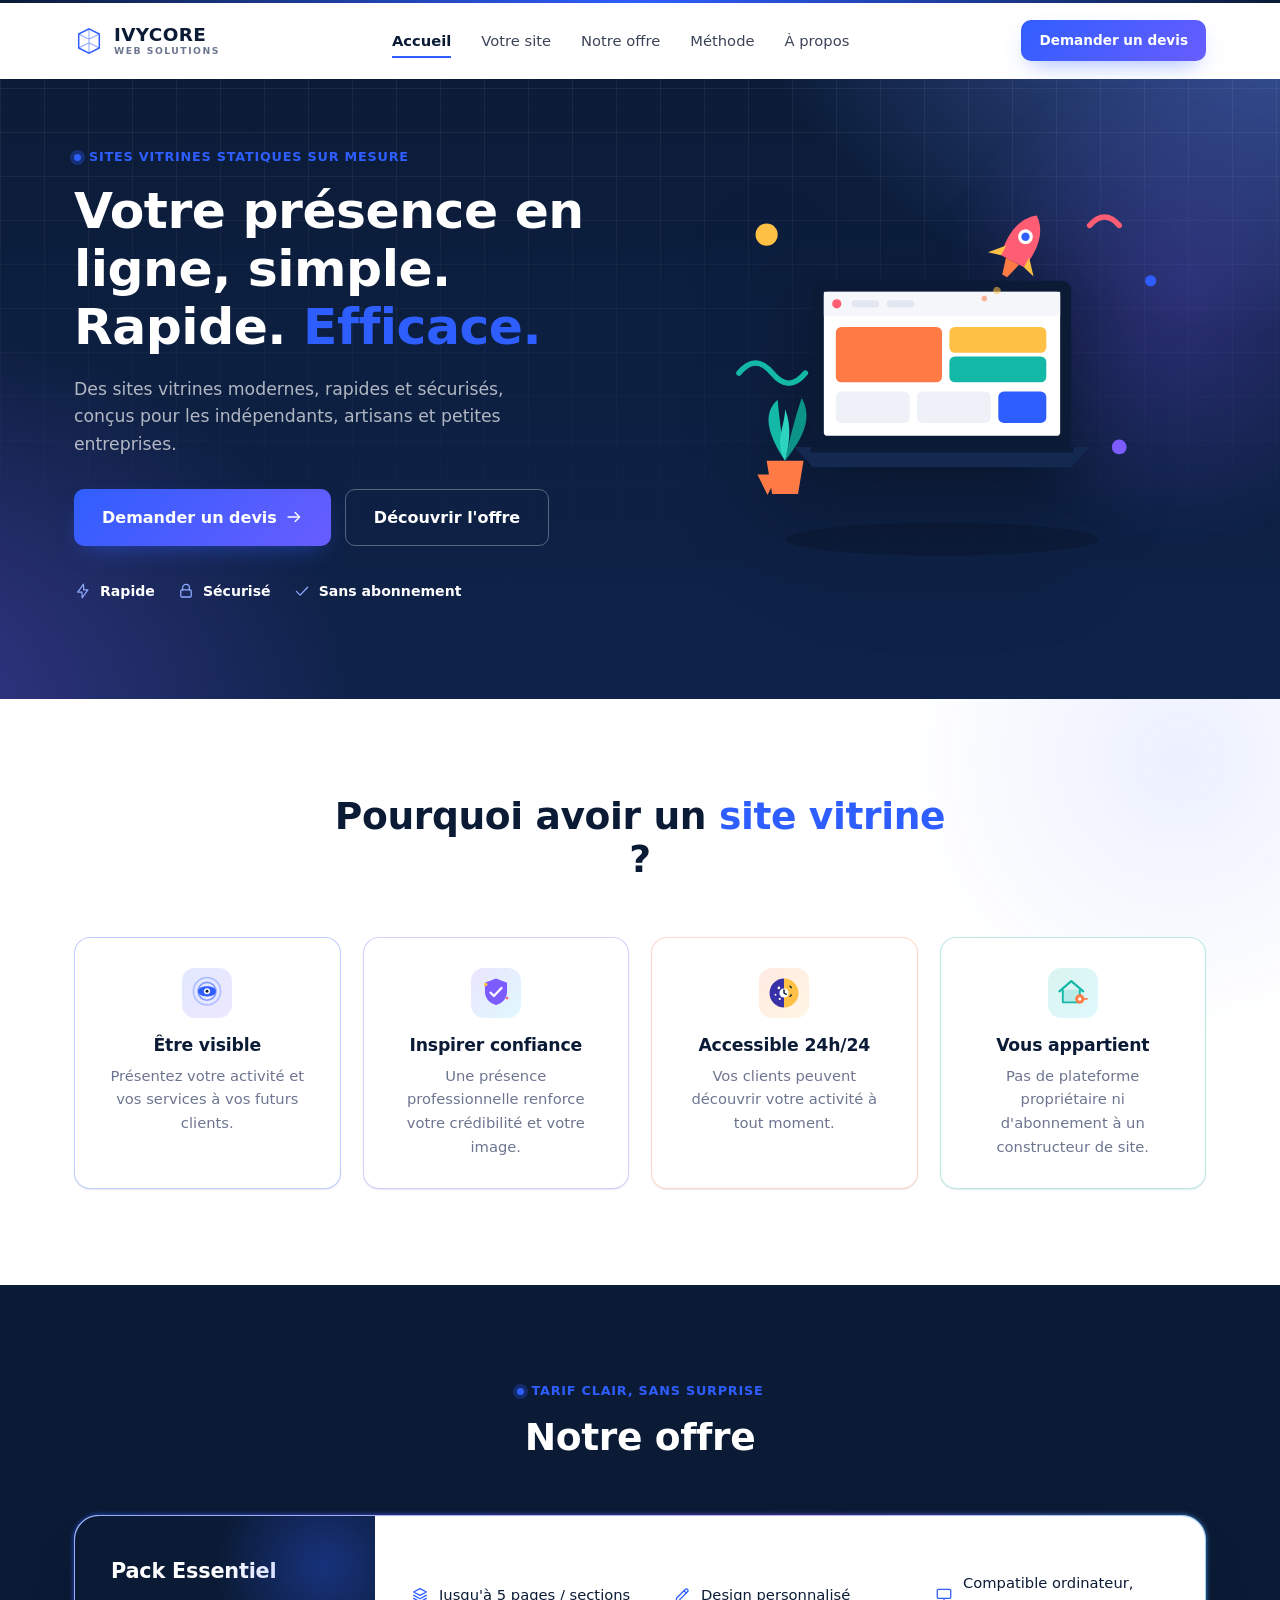
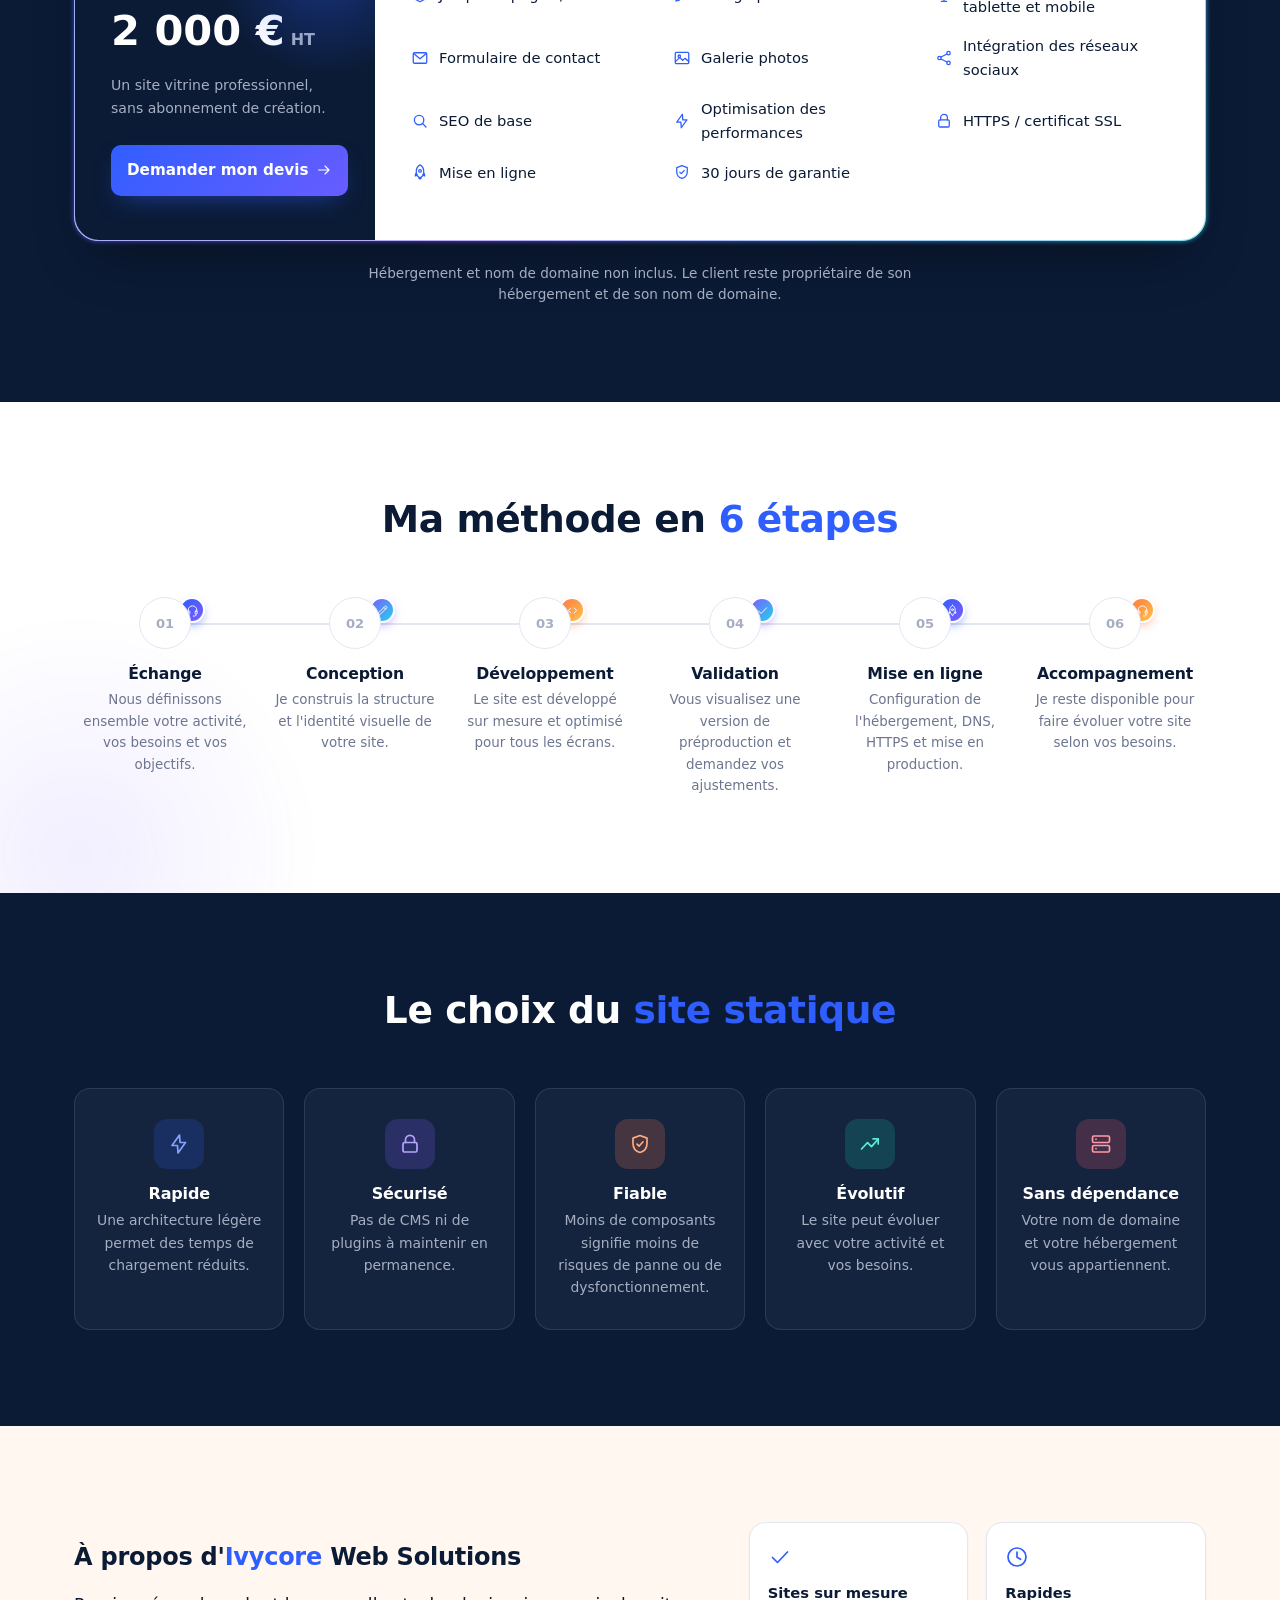
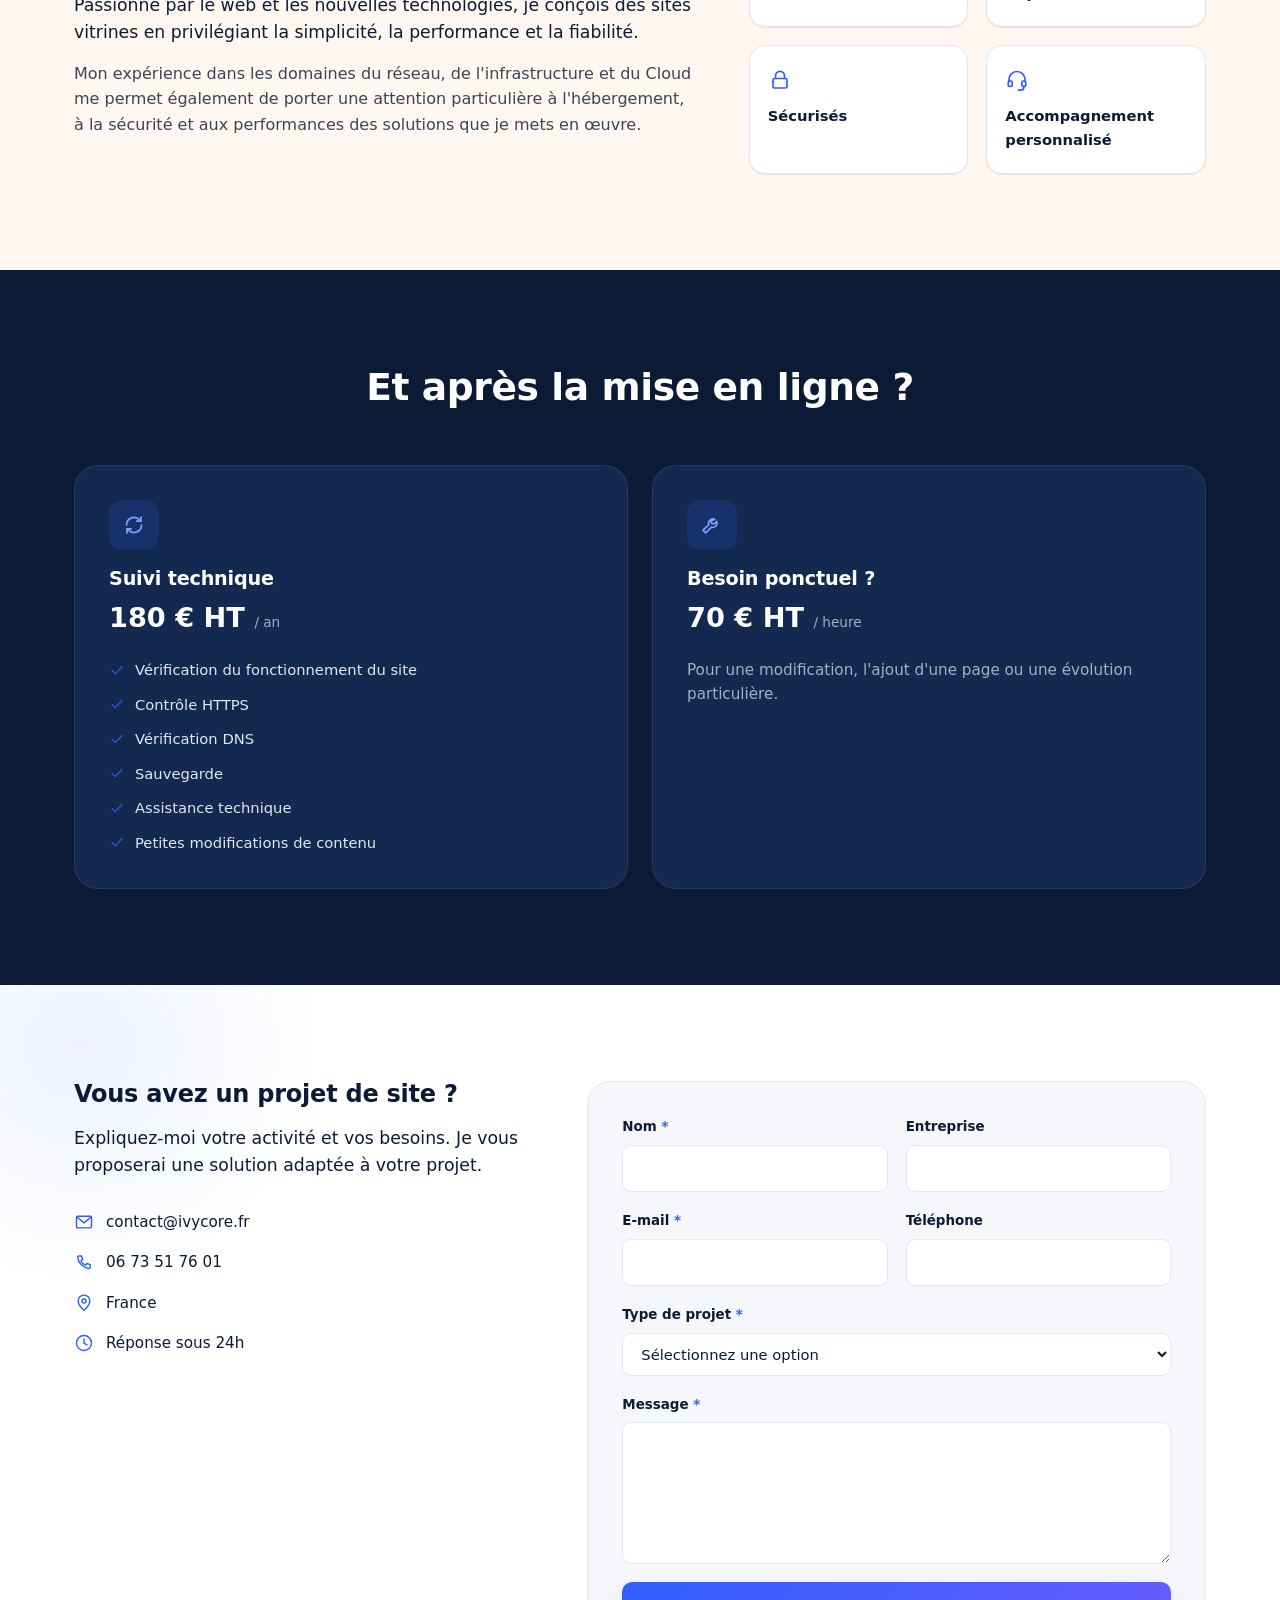
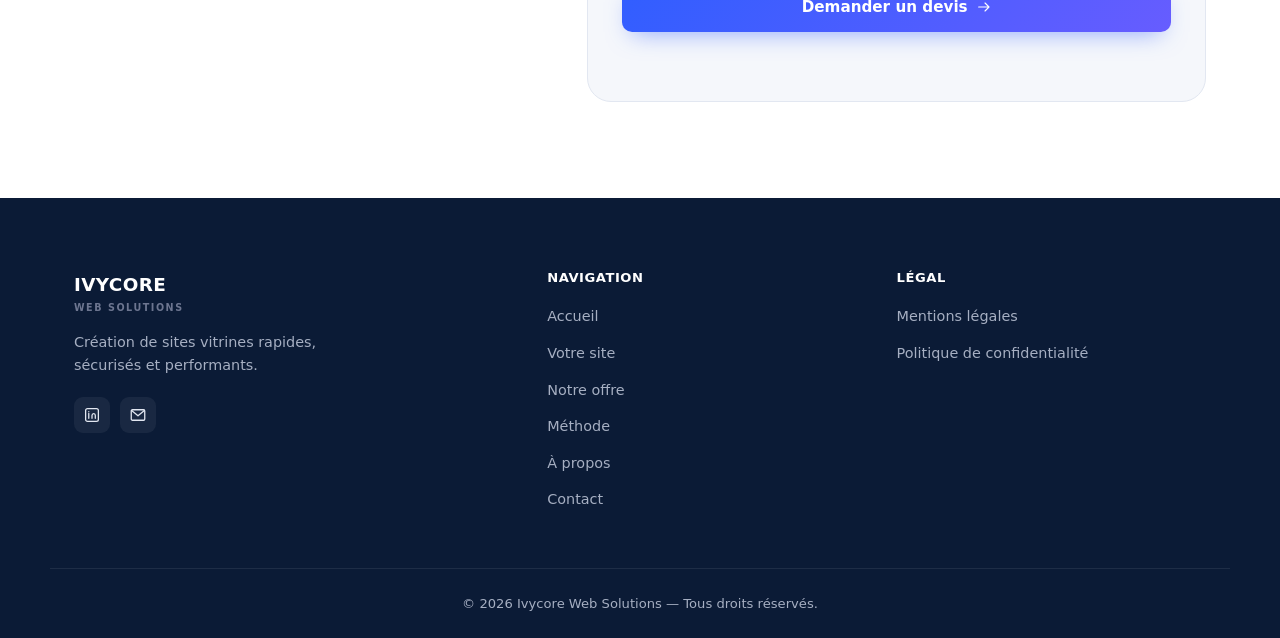
==== commit 23f128a5: "Update index.html" ====
--- a/index.html
+++ b/index.html
@@ -6,14 +6,14 @@
 <title>Ivycore Web Solutions — Création de sites vitrines statiques sur mesure</title>
 <meta name="description" content="Sites vitrines statiques modernes, rapides et sécurisés pour indépendants, artisans et petites entreprises. Sans abonnement, sans CMS. Pack Essentiel à 2 000 € HT.">
 <meta name="theme-color" content="#0B1B36">
-<link rel="canonical" href="https://www.ivycore.fr/">
+<link rel="canonical" href="https://websolutions.ivycore.fr/">
 
 <!-- Open Graph -->
 <meta property="og:type" content="website">
 <meta property="og:site_name" content="Ivycore Web Solutions">
 <meta property="og:title" content="Ivycore Web Solutions — Votre présence en ligne, simple. Rapide. Efficace.">
 <meta property="og:description" content="Création de sites vitrines statiques modernes, rapides et sécurisés pour indépendants, artisans et petites entreprises.">
-<meta property="og:url" content="https://www.ivycore.fr/">
+<meta property="og:url" content="https://websolutions.ivycore.fr/">
 <meta property="og:image" content="images/og-cover.jpg">
 <meta property="og:locale" content="fr_FR">
 <meta name="twitter:card" content="summary_large_image">
@@ -35,7 +35,7 @@
   "@type": "ProfessionalService",
   "name": "Ivycore Web Solutions",
   "description": "Création de sites vitrines statiques sur mesure pour indépendants, artisans, commerçants et petites entreprises.",
-  "url": "https://www.ivycore.fr/",
+  "url": "https://websolutions.ivycore.fr/",
   "areaServed": "FR",
   "priceRange": "€€",
   "email": "contact@ivycore.fr",
@@ -420,7 +420,7 @@
             <div class="device-frame">
               <div class="browser-bar">
                 <span class="dot"></span><span class="dot"></span><span class="dot"></span>
-                <span class="addr"><svg width="12" height="12" class="icon"><use href="#i-lock"/></svg>toto.fr</span>
+                <span class="addr"><svg width="12" height="12" class="icon"><use href="#i-lock"/></svg>bazant.fr</span>
               </div>
               <div class="browser-body dark-mock">
                 <div class="mock-nav"><span class="mock-logo"></span><span class="mock-link"></span><span class="mock-link"></span></div>
@@ -441,7 +441,7 @@
 
         <div class="project-info">
           <span class="project-tag">Site vitrine</span>
-          <h3>TOTO</h3>
+          <h3>Bazant</h3>
           <p>Conception et développement d'un site vitrine statique.</p>
           <ul class="project-meta">
             <li>Design personnalisé</li>
@@ -514,7 +514,7 @@
 
         <ul class="contact-details">
           <li><svg width="20" height="20" class="icon"><use href="#i-mail"/></svg><a href="mailto:contact@ivycore.fr">contact@ivycore.fr</a></li>
-          <li><svg width="20" height="20" class="icon"><use href="#i-phone"/></svg><a href="tel:+33673517601">06 73 51 76 01</a></li>
+          <li><svg width="20" height="20" class="icon"><use href="#i-phone"/></svg><a href="tel:+33600000000">06 73 51 76 01</a></li>
           <li><svg width="20" height="20" class="icon"><use href="#i-pin"/></svg><span>France</span></li>
           <li><svg width="20" height="20" class="icon"><use href="#i-clock"/></svg><span>Réponse sous 24h</span></li>
         </ul>
@@ -551,6 +551,7 @@
             <option value="" disabled selected>Sélectionnez une option</option>
             <option value="creation">Création de site vitrine</option>
             <option value="refonte">Refonte de site</option>
+            <option value="modification">Modification d'un site existant</option>
             <option value="autre">Autre</option>
           </select>
         </div>
--- a/css/style.css
+++ b/css/style.css
@@ -0,0 +1,626 @@
+/* ==========================================================================
+   IVYCORE WEB SOLUTIONS — style.css
+   Design tokens -> Reset -> Layout primitives -> Components -> Sections -> Responsive
+   ========================================================================== */
+
+:root {
+  /* Color */
+  --navy: #0b1b36;
+  --navy-2: #0f234a;
+  --navy-3: #13294f;
+  --white: #ffffff;
+  --gray-50: #f5f7fb;
+  --gray-100: #eef1f8;
+  --gray-200: #e2e7f1;
+  --gray-400: #a6afc2;
+  --gray-500: #6d7690;
+  --gray-700: #3b4457;
+  --accent: #2f5eff;
+  --accent-dark: #1e46d6;
+  --accent-light: #e8edff;
+  --violet: #7c5cff;
+  --cyan: #22d3ee;
+  --orange: #ff7a45;
+  --coral: #ff5d73;
+  --teal: #14b8a6;
+  --yellow: #ffc145;
+  --cream: #fff7f0;
+  --gradient-brand: linear-gradient(135deg, var(--accent) 0%, var(--violet) 100%);
+
+  /* Type */
+  --font-display: "Space Grotesk", "Segoe UI", system-ui, sans-serif;
+  --font-body: "Inter", "Segoe UI", system-ui, sans-serif;
+
+  /* Layout */
+  --wrap: 1180px;
+  --radius-sm: 10px;
+  --radius-md: 16px;
+  --radius-lg: 24px;
+  --header-h: 76px;
+  --top-bar-h: 3px;
+
+  /* Shadow */
+  --shadow-sm: 0 1px 2px rgba(11, 27, 54, 0.06), 0 1px 1px rgba(11, 27, 54, 0.04);
+  --shadow-md: 0 12px 28px -12px rgba(11, 27, 54, 0.16);
+  --shadow-lg: 0 24px 48px -16px rgba(11, 27, 54, 0.22);
+
+  /* Motion */
+  --ease: cubic-bezier(.22,.61,.36,1);
+  --dur: .5s;
+}
+
+/* ---------------------------------- Reset -------------------------------- */
+*, *::before, *::after { box-sizing: border-box; }
+* { margin: 0; padding: 0; }
+html { scroll-behavior: smooth; -webkit-text-size-adjust: 100%; }
+body {
+  font-family: var(--font-body);
+  color: var(--gray-700);
+  background: var(--white);
+  line-height: 1.6;
+  font-size: 16px;
+  -webkit-font-smoothing: antialiased;
+  overflow-x: hidden;
+}
+img, svg { display: block; max-width: 100%; }
+a { color: inherit; text-decoration: none; }
+ul, ol { list-style: none; }
+button { font: inherit; color: inherit; background: none; border: 0; cursor: pointer; }
+input, textarea, select { font: inherit; color: inherit; }
+h1, h2, h3, h4 { font-family: var(--font-display); color: var(--navy); font-weight: 600; line-height: 1.15; letter-spacing: -0.01em; }
+
+@media (prefers-reduced-motion: reduce) {
+  html { scroll-behavior: auto; }
+  *, *::before, *::after { animation-duration: .001ms !important; animation-iteration-count: 1 !important; transition-duration: .001ms !important; scroll-behavior: auto !important; }
+}
+
+.sr-only-sprite { position: absolute; width: 0; height: 0; overflow: hidden; }
+
+/* Line-icon defaults for every sprite icon (svg.icon > use href="#i-*") */
+svg.icon {
+  fill: none;
+  stroke: currentColor;
+  stroke-width: 1.7;
+  stroke-linecap: round;
+  stroke-linejoin: round;
+  flex-shrink: 0;
+}
+.skip-link {
+  position: absolute; left: -999px; top: 0; z-index: 999;
+  background: var(--navy); color: var(--white); padding: .75rem 1.25rem; border-radius: 0 0 8px 0;
+}
+.skip-link:focus { left: 0; }
+
+:focus-visible { outline: 2.5px solid var(--accent); outline-offset: 3px; border-radius: 4px; }
+
+/* ---------------------------------- Layout -------------------------------- */
+.wrap { max-width: var(--wrap); margin: 0 auto; padding: 0 24px; }
+section[id] { scroll-margin-top: calc(var(--header-h) + var(--top-bar-h)); }
+.section { padding: 96px 0; }
+.section-tinted { background: var(--cream); }
+
+/* Ambient color washes on the plain white sections, so the page never reads as flat */
+#votre-site, #methode, #realisations, #contact { position: relative; overflow: hidden; }
+#votre-site::before, #methode::before, #realisations::before, #contact::before {
+  content: ""; position: absolute; z-index: 0; pointer-events: none; border-radius: 50%; filter: blur(6px);
+}
+#votre-site::before { width: 560px; height: 560px; right: -180px; top: -220px; background: radial-gradient(circle, rgba(47, 94, 255, .09), transparent 70%); }
+#methode::before { width: 480px; height: 480px; left: -160px; bottom: -200px; background: radial-gradient(circle, rgba(124, 92, 255, .10), transparent 70%); }
+#realisations::before { width: 520px; height: 520px; right: -170px; bottom: -220px; background: radial-gradient(circle, rgba(34, 211, 238, .10), transparent 70%); }
+#contact::before { width: 480px; height: 480px; left: -160px; top: -180px; background: radial-gradient(circle, rgba(47, 94, 255, .08), transparent 70%); }
+#votre-site > .wrap, #methode > .wrap, #realisations > .wrap, #contact > .wrap { position: relative; z-index: 1; }
+
+.section-dark { background: var(--navy); color: var(--gray-200); }
+.section-dark h2 { color: var(--white); }
+
+/* Cards, pricing panel and eyebrow adapt automatically inside a dark band */
+.section-dark .card,
+.section-dark .mini-card {
+  background: rgba(255, 255, 255, .045);
+  border-color: rgba(255, 255, 255, .1);
+  box-shadow: none;
+}
+.section-dark .card:hover,
+.section-dark .mini-card:hover { border-color: rgba(255, 255, 255, .22); box-shadow: 0 16px 32px -18px rgba(0,0,0,.4); }
+.section-dark .card h3,
+.section-dark .mini-card h3 { color: var(--white); }
+.section-dark .card p,
+.section-dark .mini-card p { color: var(--gray-400); }
+.section-dark .card-icon { background: rgba(47, 94, 255, .18); color: #83a3ff; }
+.section-dark .eyebrow-dot { box-shadow: 0 0 0 4px rgba(47, 94, 255, .25); }
+.section-dark .pricing-note { color: var(--gray-400); }
+.section-dark .pricing-card { box-shadow: 0 28px 56px -20px rgba(0,0,0,.45); }
+
+.section-head { max-width: 640px; margin: 0 auto 56px; text-align: center; }
+.section-head h2 { font-size: clamp(1.7rem, 3.2vw, 2.35rem); }
+
+.eyebrow {
+  display: inline-flex; align-items: center; gap: 8px;
+  font-family: var(--font-display); font-size: .8rem; font-weight: 600;
+  letter-spacing: .06em; text-transform: uppercase; color: var(--accent);
+  margin-bottom: 14px;
+}
+.eyebrow.center { display: flex; justify-content: center; width: 100%; }
+.eyebrow-dot { width: 7px; height: 7px; border-radius: 50%; background: var(--accent); box-shadow: 0 0 0 4px var(--accent-light); }
+
+.text-accent { color: var(--accent); }
+.lead { font-size: 1.08rem; color: var(--navy); margin-bottom: 1rem; }
+
+/* ---------------------------------- Buttons -------------------------------- */
+.btn {
+  display: inline-flex; align-items: center; justify-content: center; gap: 8px;
+  padding: 13px 24px; border-radius: 10px; font-weight: 600; font-size: .95rem;
+  transition: transform .2s var(--ease), box-shadow .2s var(--ease), background-color .2s var(--ease), color .2s var(--ease), border-color .2s var(--ease);
+  white-space: nowrap;
+}
+.btn svg { flex-shrink: 0; transition: transform .25s var(--ease); }
+.btn-primary { background: var(--gradient-brand); background-size: 140% 140%; background-position: 0% 50%; color: var(--white); box-shadow: 0 10px 24px -10px rgba(47, 94, 255, .55); transition: background-position .4s var(--ease), transform .2s var(--ease), box-shadow .2s var(--ease); }
+.btn-primary:hover { background-position: 100% 50%; transform: translateY(-2px); box-shadow: 0 16px 32px -12px rgba(47, 94, 255, .6); }
+.btn-primary:hover svg { transform: translateX(3px); }
+.btn-ghost { background: transparent; color: var(--navy); border: 1.5px solid var(--gray-200); }
+.btn-ghost:hover { border-color: var(--accent); color: var(--accent); transform: translateY(-2px); }
+.btn-outline { background: transparent; color: var(--navy); border: 1.5px solid var(--navy); }
+.btn-outline:hover { background: var(--navy); color: var(--white); }
+.btn-lg { padding: 15px 28px; font-size: 1rem; }
+.btn-sm { padding: 10px 18px; font-size: .85rem; }
+.btn-block { width: 100%; }
+
+/* ---------------------------------- Header -------------------------------- */
+.top-accent-bar {
+  position: fixed; top: 0; left: 0; right: 0; height: 3px; z-index: 210;
+  background: linear-gradient(90deg, var(--navy) 0%, var(--accent) 50%, var(--navy) 100%);
+}
+
+.site-header {
+  position: fixed; top: 3px; left: 0; right: 0; z-index: 200;
+  height: var(--header-h);
+  background: var(--white);
+  border-bottom: 1px solid transparent;
+  transition: border-color .3s var(--ease), box-shadow .3s var(--ease);
+}
+.site-header.scrolled { border-color: var(--gray-200); box-shadow: 0 4px 24px -12px rgba(11,27,54,.1); }
+.header-inner { height: 100%; display: flex; align-items: center; justify-content: space-between; gap: 24px; }
+
+.brand { display: flex; align-items: center; gap: 10px; color: var(--navy); }
+.brand-mark { color: var(--accent); display: flex; }
+.brand-text { display: flex; flex-direction: column; line-height: 1.1; }
+.brand-name { font-family: var(--font-display); font-weight: 700; font-size: 1.15rem; letter-spacing: .02em; }
+.brand-sub { font-size: .58rem; font-weight: 600; letter-spacing: .16em; color: var(--gray-500); }
+
+.main-nav ul { display: flex; gap: 2px; }
+.nav-link {
+  position: relative; display: inline-block; padding: 10px 14px; font-size: .92rem; font-weight: 500; color: var(--gray-700);
+  transition: color .2s var(--ease);
+}
+.nav-link::after {
+  content: ""; position: absolute; left: 14px; right: 14px; bottom: 4px; height: 2px;
+  background: var(--accent); transform: scaleX(0); transform-origin: left; transition: transform .25s var(--ease);
+}
+.nav-link:hover { color: var(--navy); }
+.nav-link.active { color: var(--navy); font-weight: 600; }
+.nav-link.active::after { transform: scaleX(1); }
+
+.header-actions { display: flex; align-items: center; gap: 14px; }
+.hamburger { display: none; padding: 6px; color: var(--navy); }
+
+/* Mobile nav */
+.mobile-nav {
+  position: fixed; top: 0; right: 0; height: 100dvh; width: min(84vw, 340px);
+  background: var(--navy); color: var(--white); z-index: 260;
+  transform: translateX(100%); transition: transform .35s var(--ease);
+  padding: 100px 32px 32px; display: flex; flex-direction: column;
+}
+.mobile-nav.open { transform: translateX(0); }
+.mobile-nav ul { display: flex; flex-direction: column; gap: 4px; margin-bottom: 28px; }
+.mobile-nav a { display: block; padding: 12px 0; font-size: 1.1rem; font-family: var(--font-display); font-weight: 500; border-bottom: 1px solid rgba(255,255,255,.08); }
+.mobile-nav-backdrop {
+  position: fixed; inset: 0; background: rgba(11,27,54,.5); z-index: 250;
+  opacity: 0; pointer-events: none; transition: opacity .3s var(--ease);
+}
+.mobile-nav-backdrop.open { opacity: 1; pointer-events: auto; }
+
+/* ---------------------------------- Hero -------------------------------- */
+.hero {
+  position: relative;
+  padding: calc(var(--header-h) + var(--top-bar-h) + 64px) 0 96px;
+  background:
+    radial-gradient(1000px 640px at 106% -8%, rgba(103, 140, 255, .65), transparent 62%),
+    radial-gradient(760px 620px at -8% 100%, rgba(124, 92, 255, .35), transparent 60%),
+    linear-gradient(180deg, var(--navy) 0%, var(--navy-2) 100%);
+  color: var(--gray-200);
+  overflow: hidden;
+}
+.hero::before {
+  content: "";
+  position: absolute;
+  inset: 0;
+  background-image:
+    linear-gradient(rgba(255, 255, 255, .07) 1px, transparent 1px),
+    linear-gradient(90deg, rgba(255, 255, 255, .07) 1px, transparent 1px);
+  background-size: 44px 44px;
+  -webkit-mask-image: linear-gradient(180deg, black, transparent 85%);
+  mask-image: linear-gradient(180deg, black, transparent 85%);
+  pointer-events: none;
+}
+.hero::after {
+  content: "";
+  position: absolute;
+  width: 480px; height: 480px; right: -140px; top: 60px;
+  background: radial-gradient(circle, rgba(124, 92, 255, .28), transparent 70%);
+  filter: blur(10px);
+  pointer-events: none;
+}
+.hero-inner { display: grid; grid-template-columns: 1.05fr 1fr; gap: 48px; align-items: center; position: relative; z-index: 1; }
+.hero h1 { font-size: clamp(2.1rem, 4vw, 3.15rem); margin-bottom: 20px; color: var(--white); }
+.hero-sub { font-size: 1.08rem; color: rgba(255, 255, 255, .68); max-width: 480px; margin-bottom: 30px; }
+.hero-ctas { display: flex; flex-wrap: wrap; gap: 14px; margin-bottom: 34px; }
+.hero-badges { display: flex; flex-wrap: wrap; gap: 22px; }
+.hero-badges li { display: flex; align-items: center; gap: 8px; font-size: .88rem; font-weight: 600; color: var(--white); }
+.hero-badges svg { color: #8fabff; }
+.hero .eyebrow-dot { box-shadow: 0 0 0 4px rgba(47, 94, 255, .3); }
+.hero .btn-ghost { color: var(--white); border-color: rgba(255, 255, 255, .3); }
+.hero .btn-ghost:hover { border-color: var(--accent); color: var(--accent); background: rgba(255, 255, 255, .06); transform: translateY(-2px); }
+
+/* Device mockups (pure CSS/SVG, no external image dependency) — still used by the Réalisations showcase */
+.hero-visual { position: relative; height: 420px; display: flex; align-items: center; justify-content: center; }
+.hero-illu { width: 100%; max-width: 480px; height: auto; filter: drop-shadow(0 30px 40px rgba(0,0,0,.35)); }
+.hero-illu .illu-rocket { animation: illu-bob 3.4s ease-in-out infinite; }
+.illu-float-a { animation: illu-drift 5s ease-in-out infinite; }
+.illu-float-b { animation: illu-drift 6s ease-in-out infinite 1s; }
+.illu-float-c { animation: illu-drift 4.5s ease-in-out infinite .5s; }
+@keyframes illu-bob { 0%, 100% { transform: translateY(0); } 50% { transform: translateY(-7px); } }
+@keyframes illu-drift { 0%, 100% { transform: translateY(0); } 50% { transform: translateY(-8px); } }
+
+.device { position: absolute; }
+.device-laptop { left: 0; top: 12px; width: 78%; }
+.device-laptop.small { position: static; width: 100%; }
+.device-frame {
+  background: var(--navy); border-radius: 12px 12px 4px 4px; padding: 8px 8px 0;
+  box-shadow: var(--shadow-lg);
+}
+.hero .device-frame {
+  background: var(--navy-3);
+  border: 1px solid rgba(255, 255, 255, .1);
+  box-shadow: 0 32px 64px -20px rgba(0, 0, 0, .55), 0 0 0 1px rgba(255, 255, 255, .04);
+}
+.browser-bar { display: flex; align-items: center; gap: 6px; padding: 8px 10px; }
+.browser-bar .dot { width: 7px; height: 7px; border-radius: 50%; background: rgba(255,255,255,.25); }
+.browser-bar .addr {
+  margin-left: 10px; display: flex; align-items: center; gap: 6px;
+  background: rgba(255,255,255,.08); color: rgba(255,255,255,.55);
+  font-size: .68rem; padding: 4px 10px; border-radius: 20px; font-family: var(--font-body);
+}
+.browser-body { background: var(--white); border-radius: 6px 6px 0 0; padding: 16px 18px 20px; min-height: 210px; }
+.browser-body.dark-mock { background: var(--gray-50); }
+.mock-nav { display: flex; align-items: center; gap: 16px; padding-bottom: 14px; border-bottom: 1px solid var(--gray-100); margin-bottom: 16px; }
+.mock-nav.small { justify-content: space-between; border: none; margin-bottom: 12px; padding-bottom: 0; }
+.mock-logo { width: 22px; height: 22px; border-radius: 5px; background: var(--accent); }
+.mock-link { width: 34px; height: 6px; border-radius: 3px; background: var(--gray-200); }
+.mock-burger { width: 16px; height: 10px; position: relative; }
+.mock-burger::before, .mock-burger::after { content: ""; position: absolute; left: 0; right: 0; height: 2px; background: var(--gray-400); }
+.mock-burger::before { top: 0; } .mock-burger::after { bottom: 0; }
+.mock-hero { display: flex; flex-direction: column; gap: 9px; margin-bottom: 18px; }
+.mock-hero.small { gap: 7px; margin-bottom: 12px; }
+.mock-eyebrow { width: 70px; height: 6px; border-radius: 3px; background: var(--accent-light); }
+.mock-title-l { width: 78%; height: 13px; border-radius: 4px; background: var(--navy); opacity: .85; }
+.mock-title-l.short { width: 52%; }
+.mock-hero.small .mock-title-l { height: 10px; }
+.mock-btn { width: 84px; height: 20px; border-radius: 6px; background: var(--accent); margin-top: 4px; }
+.mock-grid { display: grid; grid-template-columns: repeat(3, 1fr); gap: 10px; }
+.mock-card { height: 46px; border-radius: 6px; background: var(--gray-100); }
+
+.device-phone { right: 4%; bottom: -10px; width: 30%; max-width: 150px; }
+.device-phone.small { position: static; width: 42%; max-width: 130px; margin-left: -20px; align-self: flex-end; }
+.phone-frame { border-radius: 22px; padding: 10px 8px; }
+.phone-notch { width: 40%; height: 14px; background: var(--navy); border-radius: 0 0 10px 10px; margin: 0 auto; position: relative; top: -2px; }
+.phone-body { border-radius: 12px; padding: 14px 12px; min-height: 220px; }
+
+@media (min-width: 761px) {
+  .device-laptop { animation: float-slow 7s ease-in-out infinite; }
+  .device-phone { animation: float-slow 7s ease-in-out infinite 1.4s; }
+}
+@keyframes float-slow { 0%, 100% { transform: translateY(0); } 50% { transform: translateY(-10px); } }
+
+/* ---------------------------------- Grids & cards -------------------------------- */
+.grid-4 { display: grid; grid-template-columns: repeat(4, 1fr); gap: 22px; }
+.grid-5 { display: grid; grid-template-columns: repeat(5, 1fr); gap: 20px; }
+.grid-2-dark { display: grid; grid-template-columns: 1fr 1fr; gap: 24px; margin-top: 8px; }
+
+.card {
+  background: var(--white); border: 1.5px solid var(--gray-200); border-radius: var(--radius-md);
+  padding: 30px 26px; box-shadow: var(--shadow-sm);
+  text-align: center;
+  transition: transform .3s var(--ease), box-shadow .3s var(--ease), border-color .3s var(--ease);
+}
+.card:hover { transform: translateY(-5px); box-shadow: var(--shadow-md); border-color: var(--accent); }
+.card h3 { font-size: 1.08rem; margin-bottom: 8px; }
+.card p { font-size: .92rem; color: var(--gray-500); }
+.card .card-icon { margin: 0 auto 18px; }
+
+.card-icon {
+  display: inline-flex; align-items: center; justify-content: center;
+  width: 50px; height: 50px; border-radius: 13px;
+  background: linear-gradient(135deg, rgba(47, 94, 255, .14), rgba(124, 92, 255, .14));
+  color: var(--accent);
+  margin-bottom: 18px; position: relative;
+  transition: transform .3s var(--ease);
+}
+.card-icon::before {
+  content: "";
+  position: absolute; inset: -1px; border-radius: 14px; padding: 1px;
+  background: var(--gradient-brand);
+  -webkit-mask: linear-gradient(#000 0 0) content-box, linear-gradient(#000 0 0);
+  -webkit-mask-composite: xor; mask-composite: exclude;
+  opacity: 0; transition: opacity .3s var(--ease);
+}
+.card:hover .card-icon::before,
+.mini-card:hover .card-icon::before { opacity: 1; }
+.card:hover .card-icon,
+.mini-card:hover .card-icon { transform: scale(1.06) rotate(-3deg); }
+.card-icon.dark { background: rgba(47, 94, 255, .16); color: #7fa0ff; }
+
+/* Alternate the icon tint (blue / violet / orange / teal) so grids of cards feel varied and lively */
+.grid-4 .card:nth-child(2) .card-icon,
+.grid-5 .mini-card:nth-child(2) .card-icon {
+  background: linear-gradient(135deg, rgba(124, 92, 255, .16), rgba(34, 211, 238, .14));
+  color: var(--violet);
+}
+.grid-4 .card:nth-child(3) .card-icon,
+.grid-5 .mini-card:nth-child(3) .card-icon {
+  background: linear-gradient(135deg, rgba(255, 122, 69, .16), rgba(255, 193, 69, .14));
+  color: var(--orange);
+}
+.grid-4 .card:nth-child(4) .card-icon,
+.grid-5 .mini-card:nth-child(4) .card-icon {
+  background: linear-gradient(135deg, rgba(20, 184, 166, .16), rgba(34, 211, 238, .14));
+  color: var(--teal);
+}
+.grid-5 .mini-card:nth-child(5) .card-icon {
+  background: linear-gradient(135deg, rgba(255, 93, 115, .16), rgba(124, 92, 255, .14));
+  color: var(--coral);
+}
+.section-dark .grid-4 .card:nth-child(2) .card-icon,
+.section-dark .grid-5 .mini-card:nth-child(2) .card-icon {
+  background: rgba(124, 92, 255, .2); color: #b6a3ff;
+}
+.section-dark .grid-4 .card:nth-child(3) .card-icon,
+.section-dark .grid-5 .mini-card:nth-child(3) .card-icon {
+  background: rgba(255, 122, 69, .2); color: #ffab7f;
+}
+.section-dark .grid-4 .card:nth-child(4) .card-icon,
+.section-dark .grid-5 .mini-card:nth-child(4) .card-icon {
+  background: rgba(20, 184, 166, .22); color: #5eead4;
+}
+.section-dark .grid-5 .mini-card:nth-child(5) .card-icon {
+  background: rgba(255, 93, 115, .2); color: #ff9aa8;
+}
+
+/* Coordinate each "votre-site" tile's border with its icon color, and mark them more clearly */
+.grid-4 .card:nth-child(1) { border-color: rgba(47, 94, 255, .3); }
+.grid-4 .card:nth-child(2) { border-color: rgba(124, 92, 255, .3); }
+.grid-4 .card:nth-child(3) { border-color: rgba(255, 122, 69, .3); }
+.grid-4 .card:nth-child(4) { border-color: rgba(20, 184, 166, .3); }
+.grid-4 .card:nth-child(1):hover { border-color: var(--accent); }
+.grid-4 .card:nth-child(2):hover { border-color: var(--violet); }
+.grid-4 .card:nth-child(3):hover { border-color: var(--orange); }
+.grid-4 .card:nth-child(4):hover { border-color: var(--teal); }
+
+.mini-card {
+  text-align: center; padding: 30px 20px;
+  background: var(--white); border: 1px solid var(--gray-100); border-radius: var(--radius-md);
+  box-shadow: var(--shadow-sm);
+  transition: transform .3s var(--ease), box-shadow .3s var(--ease), border-color .3s var(--ease);
+}
+.mini-card:hover { transform: translateY(-5px); box-shadow: var(--shadow-md); }
+.mini-card .card-icon { margin: 0 auto 16px; }
+.mini-card h3 { font-size: 1rem; margin-bottom: 6px; }
+.mini-card p { font-size: .87rem; }
+
+/* ---------------------------------- Pricing -------------------------------- */
+.pricing-card {
+  position: relative;
+  background: var(--white); border: 1px solid var(--gray-200); border-radius: var(--radius-lg);
+  box-shadow: var(--shadow-md);
+  display: grid; grid-template-columns: 300px 1fr;
+  isolation: isolate;
+}
+.pricing-card::before {
+  content: "";
+  position: absolute; inset: -2px; z-index: -1; border-radius: calc(var(--radius-lg) + 2px);
+  background: linear-gradient(135deg, var(--accent), var(--violet), var(--cyan));
+  opacity: .55; filter: blur(2px);
+}
+.pricing-head { border-radius: var(--radius-lg) 0 0 var(--radius-lg); }
+.pricing-features { border-radius: 0 var(--radius-lg) var(--radius-lg) 0; overflow: hidden; }
+.pricing-head { background: var(--navy); color: var(--white); padding: 44px 36px; position: relative; overflow: hidden; }
+.pricing-head::after {
+  content: ""; position: absolute; width: 220px; height: 220px; border-radius: 50%;
+  background: radial-gradient(circle, rgba(47,94,255,.35), transparent 70%);
+  top: -60px; right: -60px;
+}
+.pricing-head h3 { color: var(--white); font-size: 1.3rem; margin-bottom: 14px; }
+.price { display: flex; align-items: baseline; gap: 6px; margin-bottom: 10px; }
+.price-amount { font-family: var(--font-display); font-size: 2.6rem; font-weight: 700; color: var(--white); }
+.price-unit { color: var(--gray-400); font-weight: 600; }
+.price-sub { font-size: .88rem; color: var(--gray-400); margin-bottom: 26px; max-width: 220px; }
+.pricing-head .btn { position: relative; z-index: 1; }
+
+.pricing-features { padding: 40px 36px; display: grid; grid-template-columns: repeat(3, 1fr); gap: 16px 28px; align-content: center; background: var(--white); }
+.pricing-features li { display: flex; align-items: center; gap: 10px; font-size: .92rem; color: var(--navy); font-weight: 500; }
+.pricing-features svg { color: var(--accent); flex-shrink: 0; }
+.pricing-note { text-align: center; font-size: .85rem; color: var(--gray-500); margin-top: 22px; max-width: 560px; margin-left: auto; margin-right: auto; }
+
+/* ---------------------------------- Timeline -------------------------------- */
+.timeline { display: grid; grid-template-columns: repeat(6, 1fr); gap: 8px; position: relative; }
+.timeline::before {
+  content: ""; position: absolute; top: 26px; left: 8%; right: 8%; height: 1.5px;
+  background: var(--gray-200);
+}
+.timeline-step { position: relative; text-align: center; padding: 0 8px; }
+.step-num {
+  display: inline-flex; align-items: center; justify-content: center;
+  width: 52px; height: 52px; border-radius: 50%; background: var(--white); border: 1.5px solid var(--gray-200);
+  font-family: var(--font-display); font-weight: 600; color: var(--gray-400); font-size: .82rem;
+  position: relative; z-index: 1; margin-bottom: 16px;
+  transition: border-color .3s var(--ease), color .3s var(--ease), box-shadow .3s var(--ease);
+}
+.timeline-step:hover .step-num { border-color: var(--accent); color: var(--accent); box-shadow: 0 0 0 6px var(--accent-light); }
+.step-icon {
+  display: inline-flex; align-items: center; justify-content: center;
+  position: absolute; top: 0; left: calc(50% + 14px);
+  width: 26px; height: 26px; border-radius: 50%;
+  background: var(--gradient-brand); color: var(--white);
+  border: 2px solid var(--white);
+  box-shadow: 0 4px 10px -2px rgba(47, 94, 255, .5);
+}
+.timeline-step:nth-child(even) .step-icon { background: linear-gradient(135deg, var(--violet), var(--cyan)); box-shadow: 0 4px 10px -2px rgba(124, 92, 255, .5); }
+.timeline-step:nth-child(3n) .step-icon { background: linear-gradient(135deg, var(--orange), var(--yellow)); box-shadow: 0 4px 10px -2px rgba(255, 122, 69, .5); }
+.step-icon svg { width: 13px; height: 13px; }
+.timeline-step h3 { font-size: .98rem; margin-bottom: 6px; }
+.timeline-step p { font-size: .84rem; color: var(--gray-500); }
+
+/* ---------------------------------- Réalisations -------------------------------- */
+.project-showcase {
+  display: grid; grid-template-columns: 1.1fr .9fr; gap: 48px; align-items: center;
+  background: var(--gray-50); border-radius: var(--radius-lg); padding: 40px;
+}
+.project-visual { display: flex; align-items: flex-end; gap: 0; }
+.project-tag {
+  display: inline-block; font-size: .72rem; font-weight: 700; letter-spacing: .05em; text-transform: uppercase;
+  color: var(--white); background: var(--gradient-brand); padding: 5px 12px; border-radius: 20px; margin-bottom: 14px;
+}
+.project-info h3 { font-size: 1.6rem; margin-bottom: 10px; }
+.project-info > p { color: var(--gray-500); margin-bottom: 16px; }
+.project-meta { display: flex; flex-wrap: wrap; gap: 8px 0; margin-bottom: 26px; }
+.project-meta li { font-size: .85rem; color: var(--navy); font-weight: 500; }
+.project-meta li:not(:last-child)::after { content: "•"; margin: 0 10px; color: var(--gray-400); }
+
+.carousel-dots { display: flex; gap: 6px; margin-top: 18px; }
+.carousel-dots span { width: 6px; height: 6px; border-radius: 50%; background: var(--gray-200); }
+.carousel-dots span.active { background: var(--accent); }
+
+/* ---------------------------------- A propos -------------------------------- */
+.apropos-grid { display: grid; grid-template-columns: 1.15fr .85fr; gap: 56px; align-items: center; }
+.apropos-grid h2 { margin-bottom: 20px; }
+.apropos-grid p { margin-bottom: 14px; }
+.stat-grid { display: grid; grid-template-columns: 1fr 1fr; gap: 18px; }
+.stat {
+  background: var(--white); border: 1px solid var(--gray-200); border-radius: var(--radius-md);
+  padding: 22px 18px; display: flex; flex-direction: column; gap: 12px; align-items: flex-start;
+  box-shadow: var(--shadow-sm);
+}
+.stat svg { color: var(--accent); }
+.stat span { font-weight: 600; color: var(--navy); font-size: .92rem; }
+
+/* ---------------------------------- Dark cards (après mise en ligne) -------------------------------- */
+.section-dark .section-head { }
+.dark-card {
+  background: var(--navy-3); border: 1px solid rgba(255,255,255,.08); border-radius: var(--radius-lg);
+  padding: 34px;
+}
+.dark-card h3 { color: var(--white); font-size: 1.2rem; margin-bottom: 6px; }
+.dark-price { font-family: var(--font-display); font-size: 1.7rem; font-weight: 700; color: var(--white); margin-bottom: 18px; }
+.dark-price span { font-size: .85rem; color: var(--gray-400); font-weight: 500; font-family: var(--font-body); }
+.dark-list { display: grid; gap: 11px; }
+.dark-list li { display: flex; align-items: center; gap: 10px; font-size: .92rem; color: var(--gray-200); }
+.dark-list svg { color: var(--accent); flex-shrink: 0; }
+.dark-text { color: var(--gray-400); font-size: .95rem; }
+
+/* ---------------------------------- Contact -------------------------------- */
+.contact-grid { display: grid; grid-template-columns: .85fr 1.15fr; gap: 56px; }
+.contact-grid h2 { margin-bottom: 16px; }
+.contact-details { margin-top: 30px; display: grid; gap: 16px; }
+.contact-details li { display: flex; align-items: center; gap: 12px; font-size: .95rem; color: var(--navy); font-weight: 500; }
+.contact-details svg { color: var(--accent); }
+.contact-details a:hover { color: var(--accent); }
+
+.contact-form {
+  background: var(--gray-50); border: 1px solid var(--gray-200); border-radius: var(--radius-lg);
+  padding: 34px; display: grid; gap: 18px;
+}
+.form-row { display: grid; grid-template-columns: 1fr 1fr; gap: 18px; }
+.field { display: flex; flex-direction: column; gap: 7px; }
+.field label { font-size: .84rem; font-weight: 600; color: var(--navy); }
+.field label span { color: var(--accent); }
+.field input, .field select, .field textarea {
+  border: 1.5px solid var(--gray-200); border-radius: 9px; padding: 11px 14px; background: var(--white);
+  font-size: .92rem; color: var(--navy); transition: border-color .2s var(--ease), box-shadow .2s var(--ease);
+}
+.field input:focus, .field select:focus, .field textarea:focus {
+  border-color: var(--accent); box-shadow: 0 0 0 3px var(--accent-light); outline: none;
+}
+.field textarea { resize: vertical; min-height: 110px; }
+.hp-field { position: absolute; left: -9999px; width: 1px; height: 1px; opacity: 0; }
+.form-status { font-size: .88rem; font-weight: 600; min-height: 1.2em; }
+.form-status.success { color: #1a9f5c; }
+.form-status.error { color: #d0433f; }
+
+/* ---------------------------------- Footer -------------------------------- */
+.site-footer { background: var(--navy); color: var(--gray-400); padding: 72px 0 0; }
+.footer-grid { display: grid; grid-template-columns: 1.4fr 1fr 1fr; gap: 40px; padding-bottom: 56px; border-bottom: 1px solid rgba(255,255,255,.08); }
+.footer-brand .brand-name { color: var(--white); display: block; font-family: var(--font-display); font-weight: 700; font-size: 1.15rem; letter-spacing: .02em; }
+.footer-brand .brand-sub { display: block; font-size: .6rem; font-weight: 600; letter-spacing: .16em; color: var(--gray-500); margin-bottom: 16px; }
+.footer-brand p { font-size: .9rem; max-width: 260px; margin-bottom: 20px; }
+.footer-social { display: flex; gap: 10px; }
+.footer-social a {
+  width: 36px; height: 36px; border-radius: 9px; background: rgba(255,255,255,.06);
+  display: flex; align-items: center; justify-content: center; color: var(--gray-200);
+  transition: background .2s var(--ease), color .2s var(--ease);
+}
+.footer-social a:hover { background: var(--gradient-brand); color: var(--white); }
+.footer-col h4 { color: var(--white); font-size: .82rem; letter-spacing: .04em; text-transform: uppercase; margin-bottom: 18px; }
+.footer-col ul { display: grid; gap: 11px; }
+.footer-col a { font-size: .9rem; transition: color .2s var(--ease); }
+.footer-col a:hover { color: var(--white); }
+.footer-bottom { padding: 24px 0; text-align: center; font-size: .82rem; }
+
+/* ---------------------------------- Scroll reveal -------------------------------- */
+.reveal { opacity: 0; transform: translateY(18px); transition: opacity .7s var(--ease), transform .7s var(--ease); }
+.reveal.in-view { opacity: 1; transform: translateY(0); }
+
+/* Whole-section entrance (background band + content fade together as you scroll to it) */
+.sect-reveal { opacity: 0; transform: translateY(28px); transition: opacity .8s var(--ease), transform .8s var(--ease); }
+.sect-reveal.in-view { opacity: 1; transform: translateY(0); }
+
+/* ==========================================================================
+   Responsive
+   ========================================================================== */
+@media (max-width: 1040px) {
+  .grid-4 { grid-template-columns: repeat(2, 1fr); }
+  .grid-5 { grid-template-columns: repeat(3, 1fr); }
+  .pricing-features { grid-template-columns: repeat(2, 1fr); }
+  .timeline { grid-template-columns: repeat(3, 1fr); row-gap: 40px; }
+  .timeline::before { display: none; }
+}
+
+@media (max-width: 900px) {
+  .main-nav { display: none; }
+  .hamburger { display: inline-flex; }
+  .header-actions .btn-sm { display: none; }
+  .hero-inner { grid-template-columns: 1fr; }
+  .hero-visual { order: -1; height: 300px; margin-bottom: 8px; }
+  .apropos-grid, .contact-grid, .project-showcase { grid-template-columns: 1fr; }
+  .project-showcase { padding: 28px; }
+  .pricing-card { grid-template-columns: 1fr; }
+  .pricing-head { padding: 34px 28px; border-radius: var(--radius-lg) var(--radius-lg) 0 0; }
+  .pricing-features { border-radius: 0 0 var(--radius-lg) var(--radius-lg); }
+  .price-sub { max-width: none; }
+  .grid-2-dark { grid-template-columns: 1fr; }
+}
+
+@media (max-width: 640px) {
+  .section { padding: 68px 0; }
+  .wrap { padding: 0 20px; }
+  .grid-4, .grid-5 { grid-template-columns: 1fr 1fr; }
+  .timeline { grid-template-columns: 1fr; text-align: left; gap: 26px; }
+  .timeline-step { display: grid; grid-template-columns: auto 1fr; column-gap: 16px; text-align: left; align-items: start; }
+  .step-num { grid-row: 1 / 3; margin-bottom: 0; width: 46px; height: 46px; font-size: .74rem; }
+  .timeline-step h3, .timeline-step p { grid-column: 2; }
+  .step-icon { left: 32px; top: -2px; }
+  .pricing-features { grid-template-columns: 1fr; }
+  .form-row { grid-template-columns: 1fr; }
+  .hero-ctas .btn { width: 100%; }
+  .hero-badges { gap: 16px; }
+  .footer-grid { grid-template-columns: 1fr; gap: 36px; }
+  .device-phone.small { display: none; }
+}
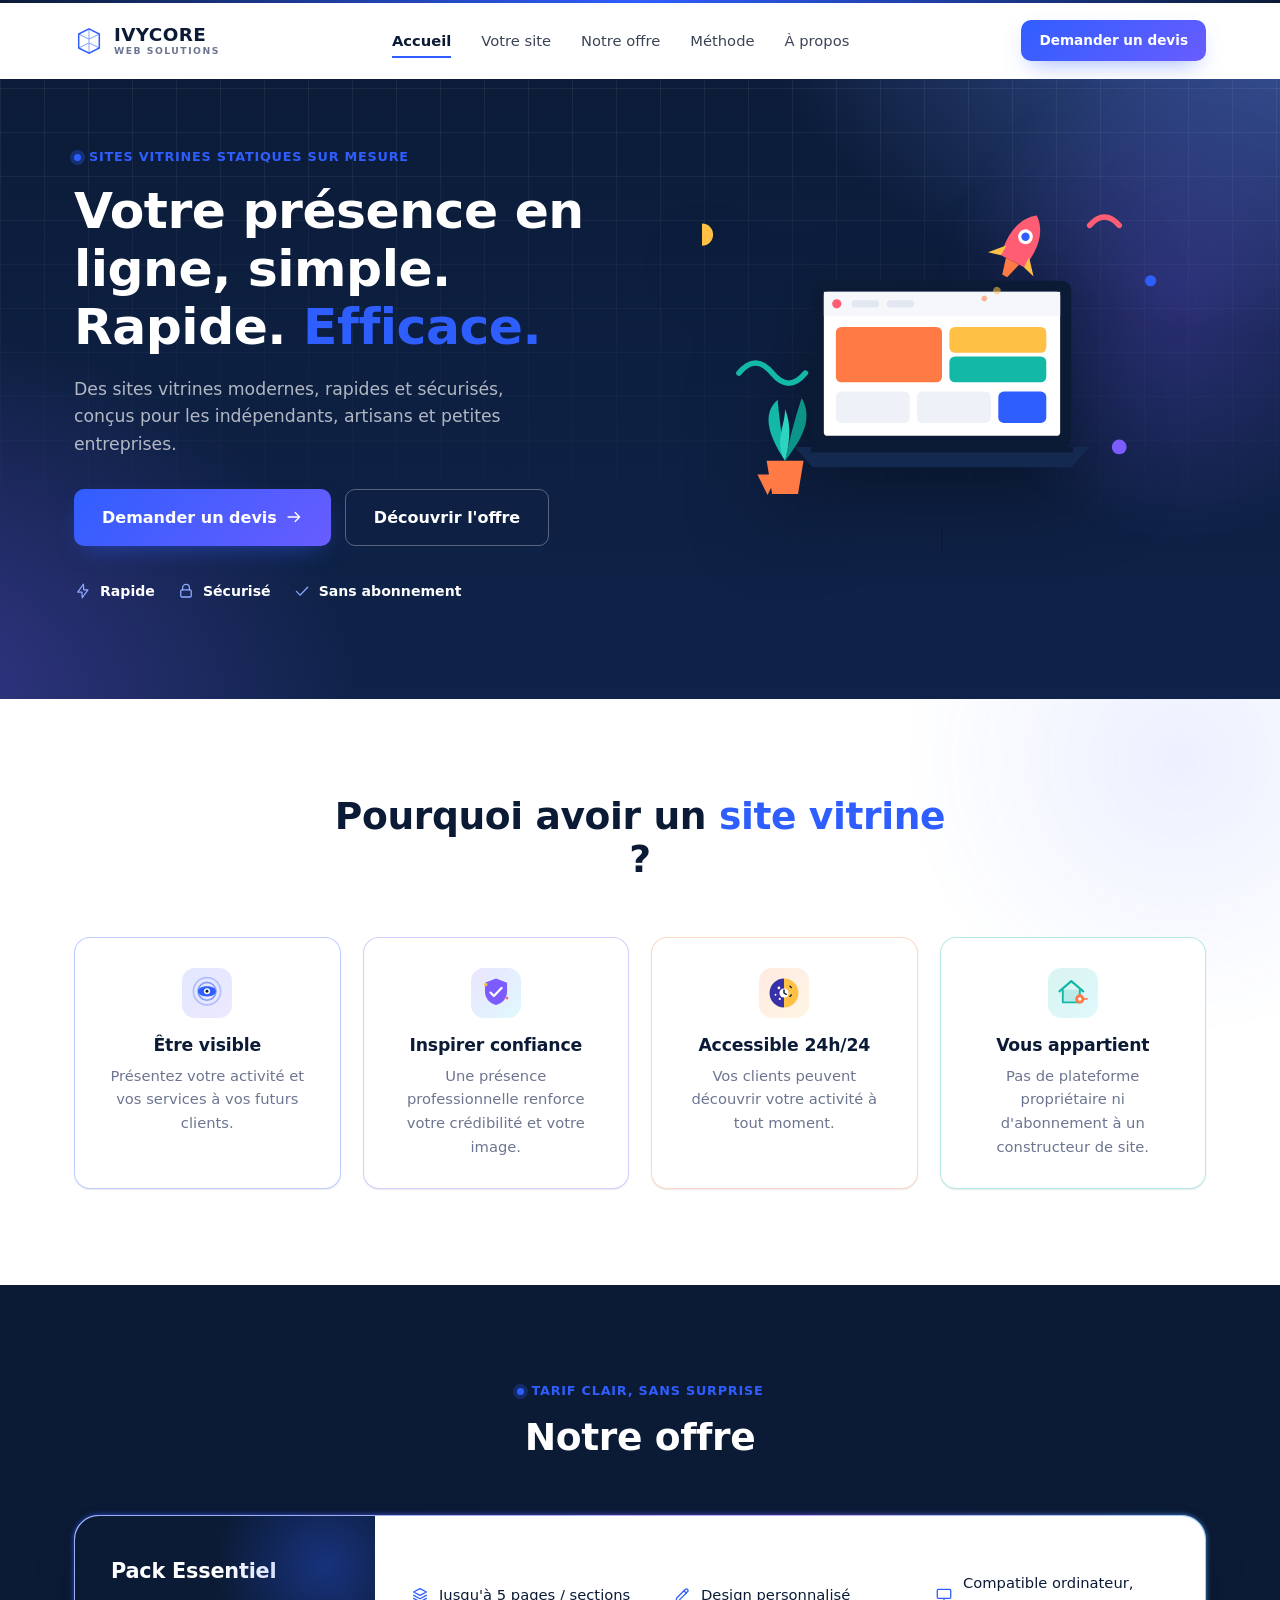
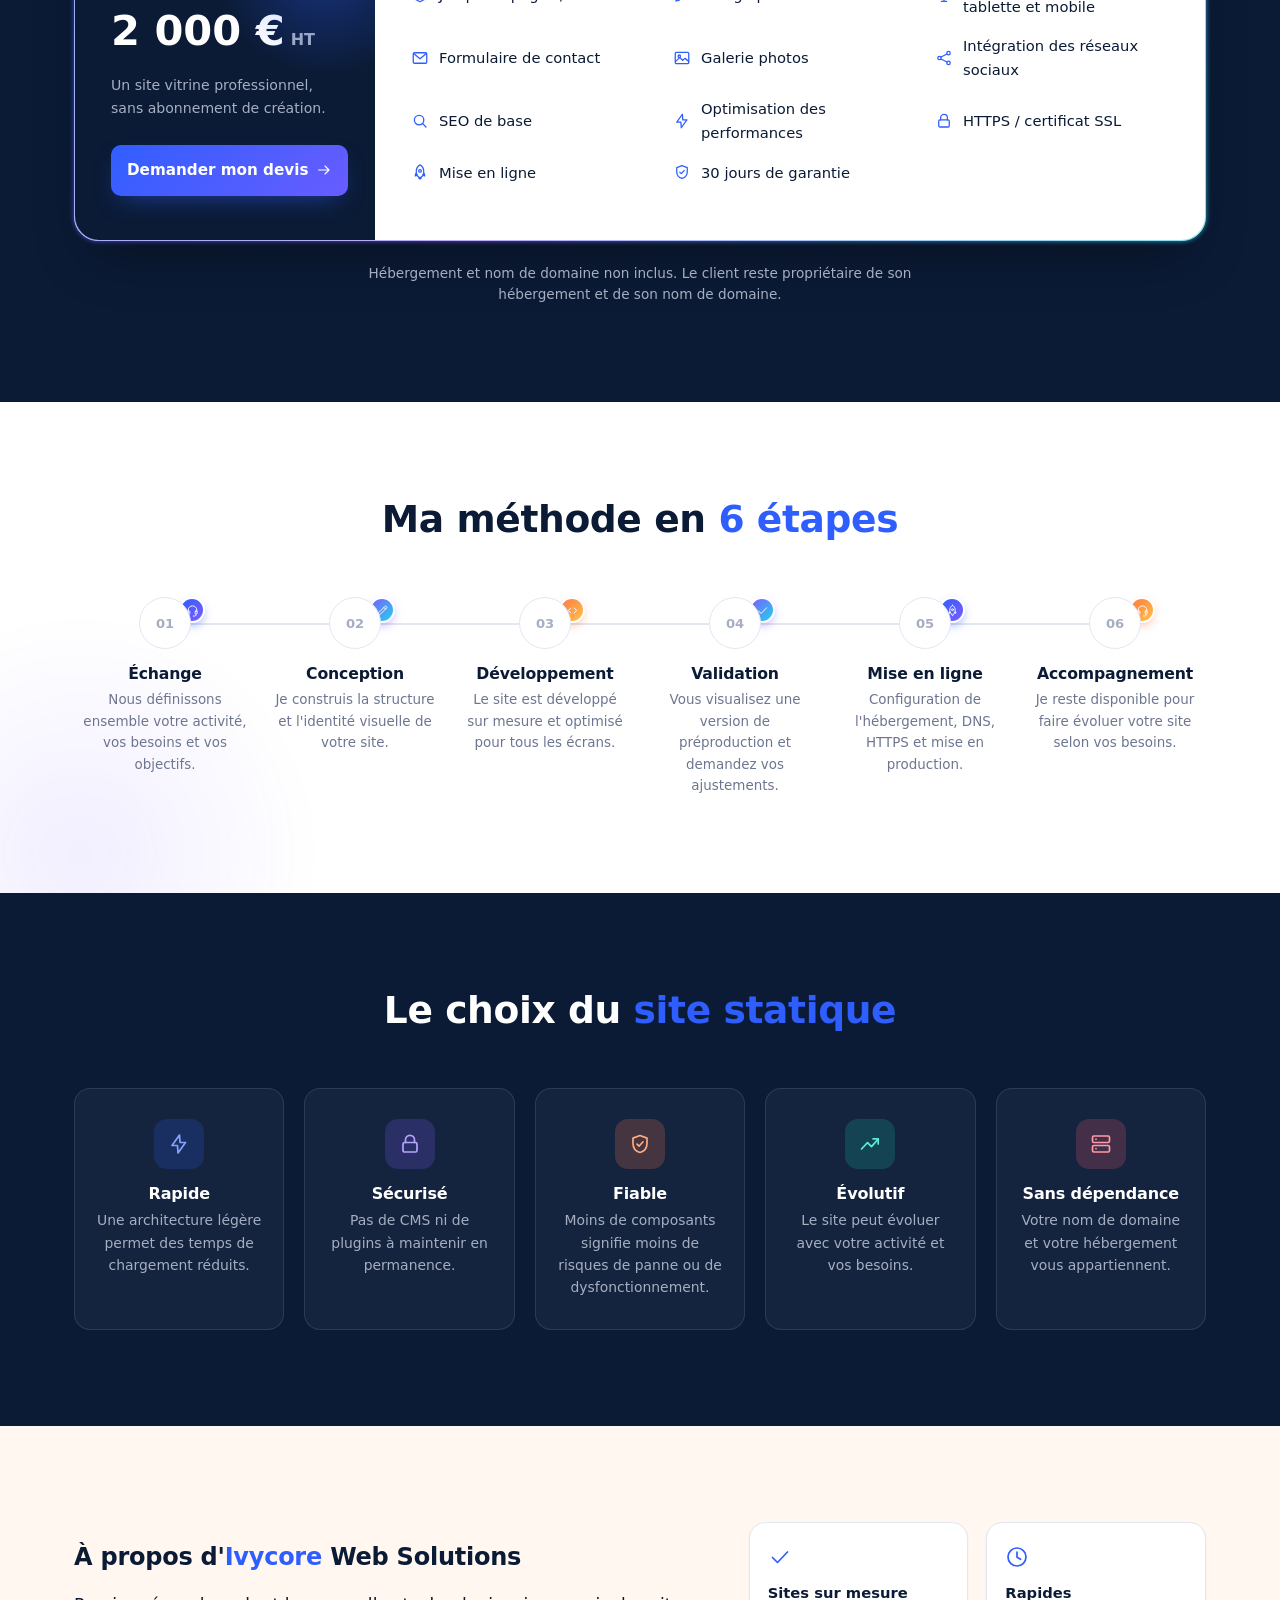
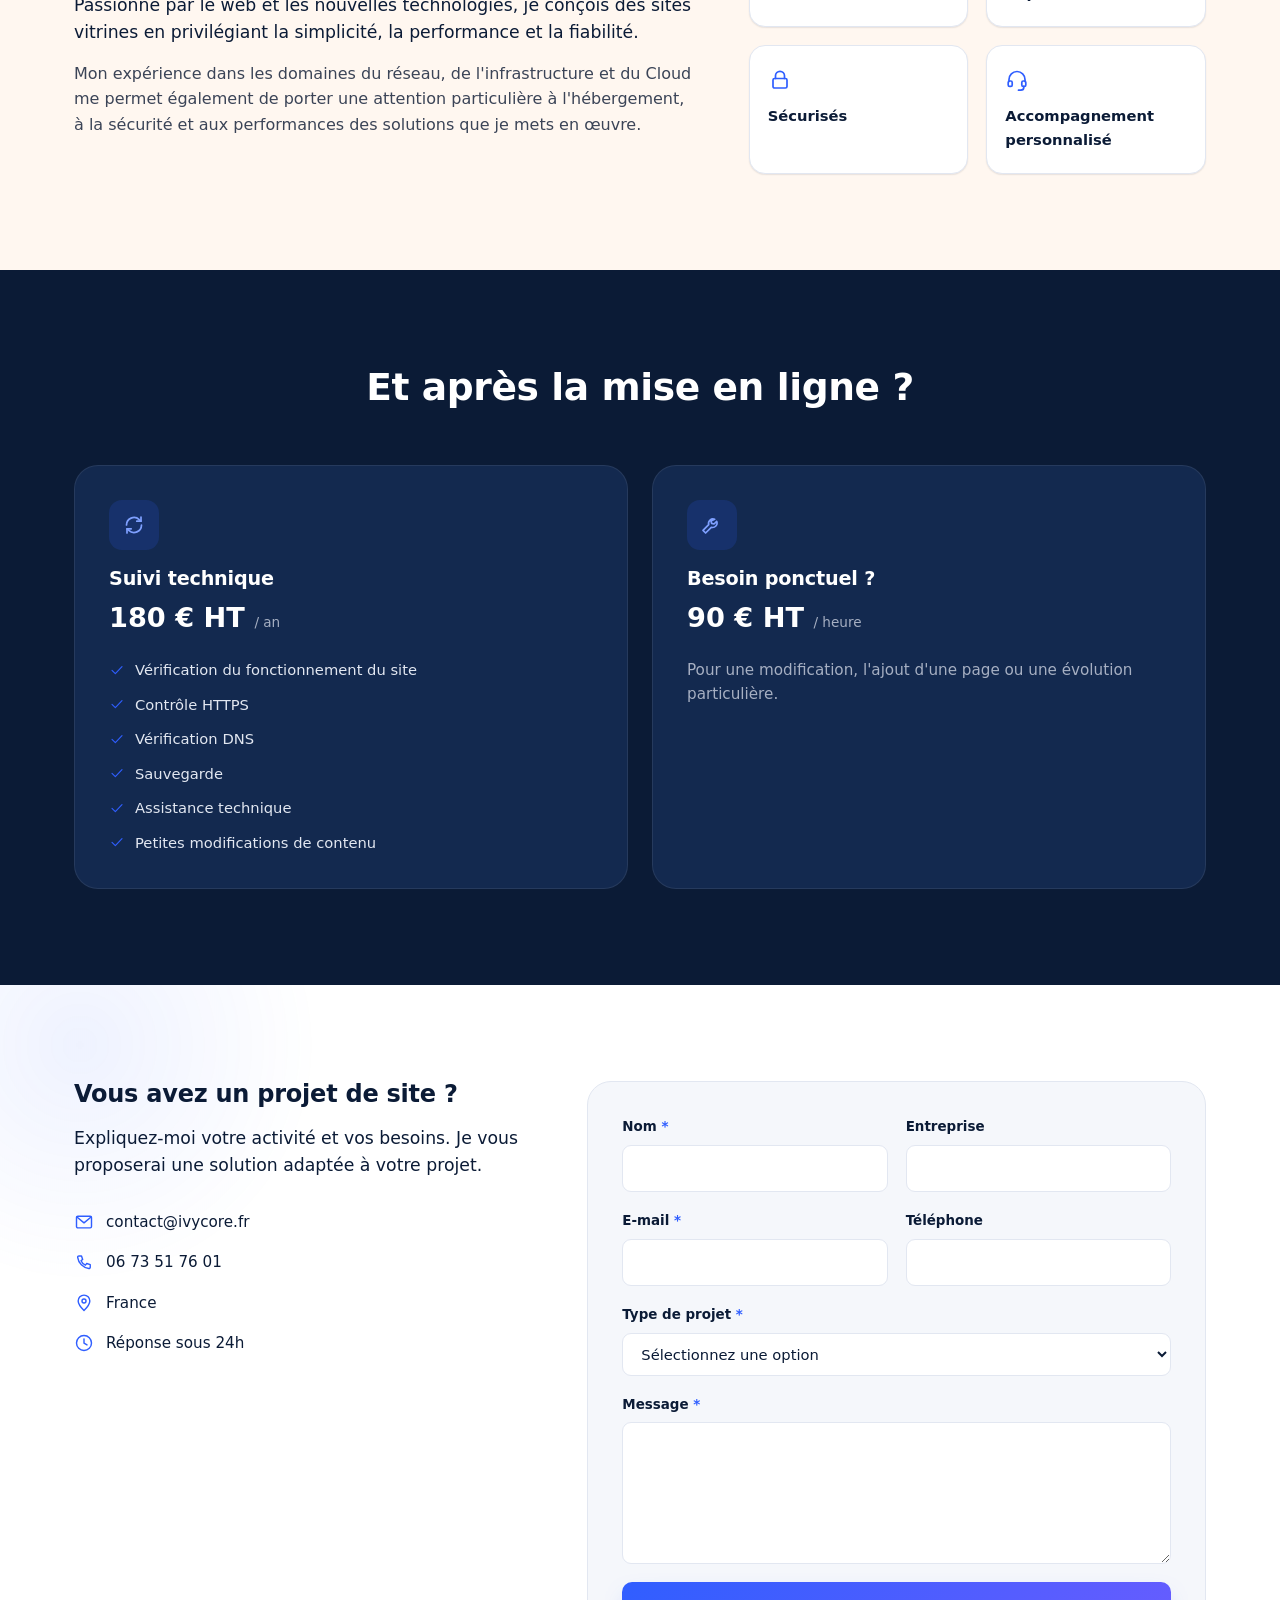
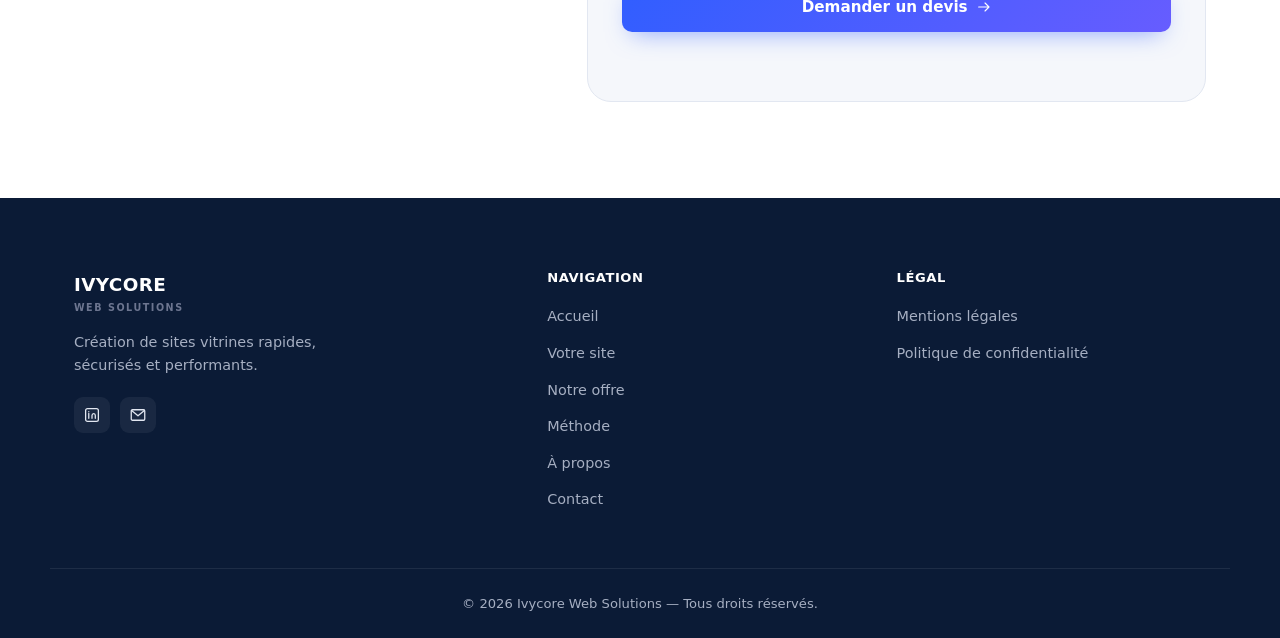
==== commit 02304894: "Update index.html" ====
--- a/index.html
+++ b/index.html
@@ -163,8 +163,8 @@
 
       <div class="hero-visual reveal" aria-hidden="true">
         <svg class="hero-illu" viewBox="0 0 520 440" xmlns="http://www.w3.org/2000/svg" role="img" aria-label="Illustration d'un ordinateur portable affichant un site coloré, avec une fusée qui décolle">
-          <ellipse cx="260" cy="400" rx="170" ry="18" fill="#000" opacity=".18"/>
-          <circle class="illu-float-a" cx="70" cy="70" r="12" fill="var(--yellow)"/>
+          <ellipse cx="260" cy="400" rx="1" ry="18" fill="#000" opacity=".18"/>
+          <circle class="illu-float-a" cx="" cy="70" r="12" fill="var(--yellow)"/>
           <circle class="illu-float-b" cx="452" cy="300" r="8" fill="var(--violet)"/>
           <circle class="illu-float-c" cx="486" cy="120" r="6" fill="var(--accent)"/>
           <path class="illu-float-b" d="M40 220 q18 -22 36 0 q18 22 36 0" stroke="var(--teal)" stroke-width="6" fill="none" stroke-linecap="round"/>
@@ -498,7 +498,7 @@
         <div class="dark-card reveal">
           <span class="card-icon dark"><svg width="24" height="24" class="icon"><use href="#i-wrench"/></svg></span>
           <h3>Besoin ponctuel ?</h3>
-          <p class="dark-price">70 € HT <span>/ heure</span></p>
+          <p class="dark-price">90 € HT <span>/ heure</span></p>
           <p class="dark-text">Pour une modification, l'ajout d'une page ou une évolution particulière.</p>
         </div>
       </div>
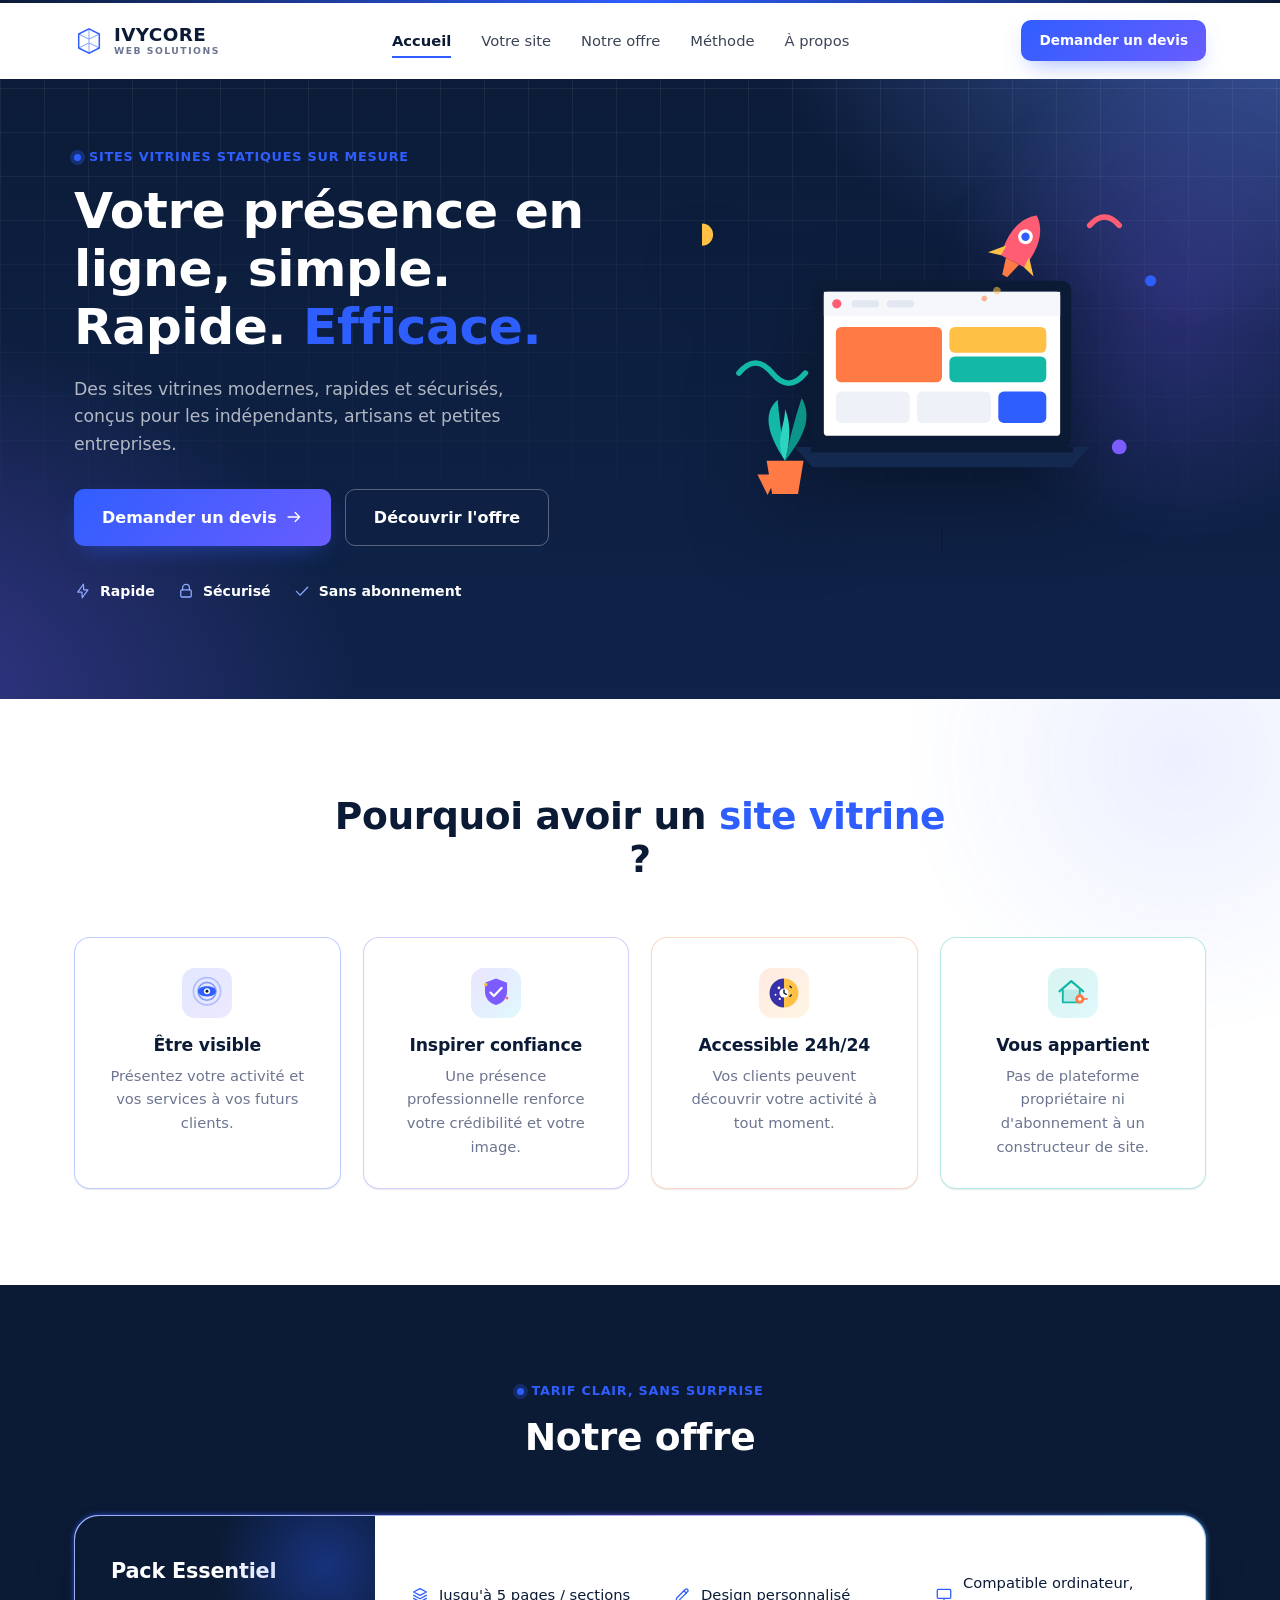
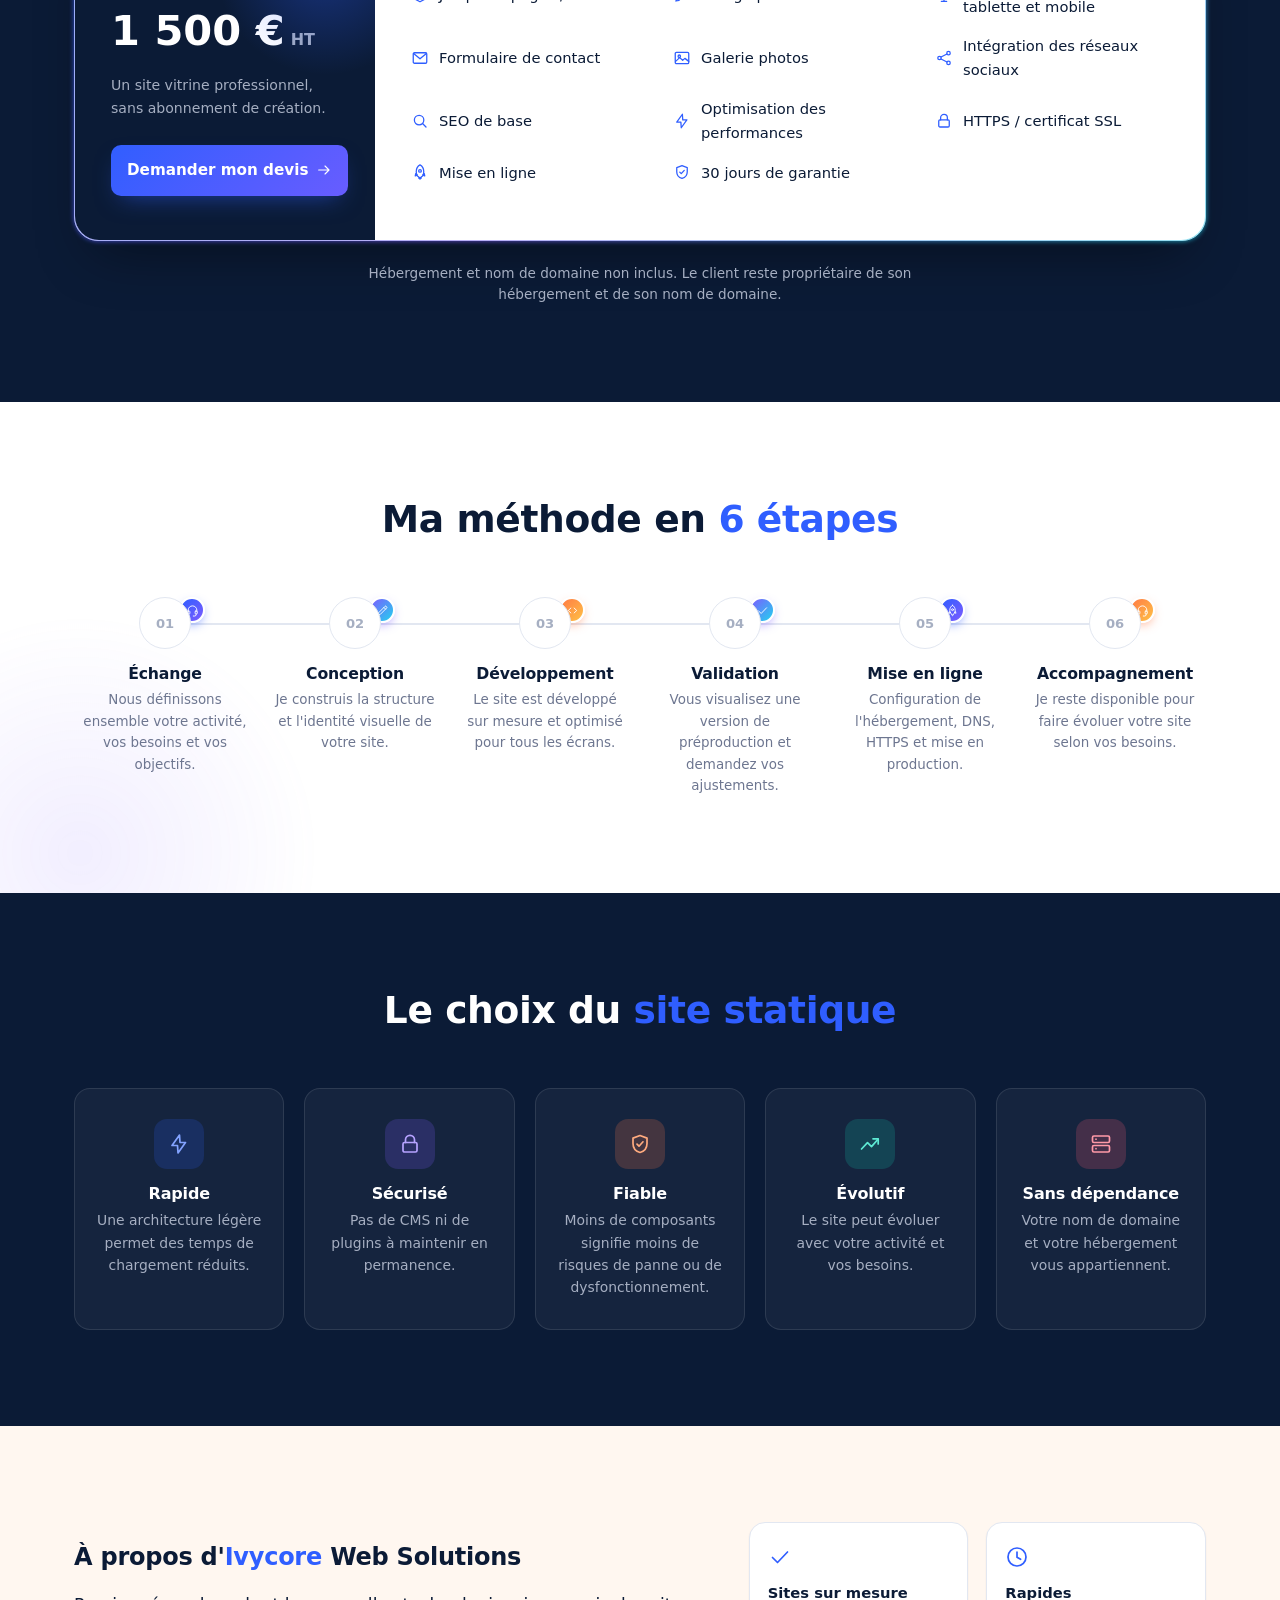
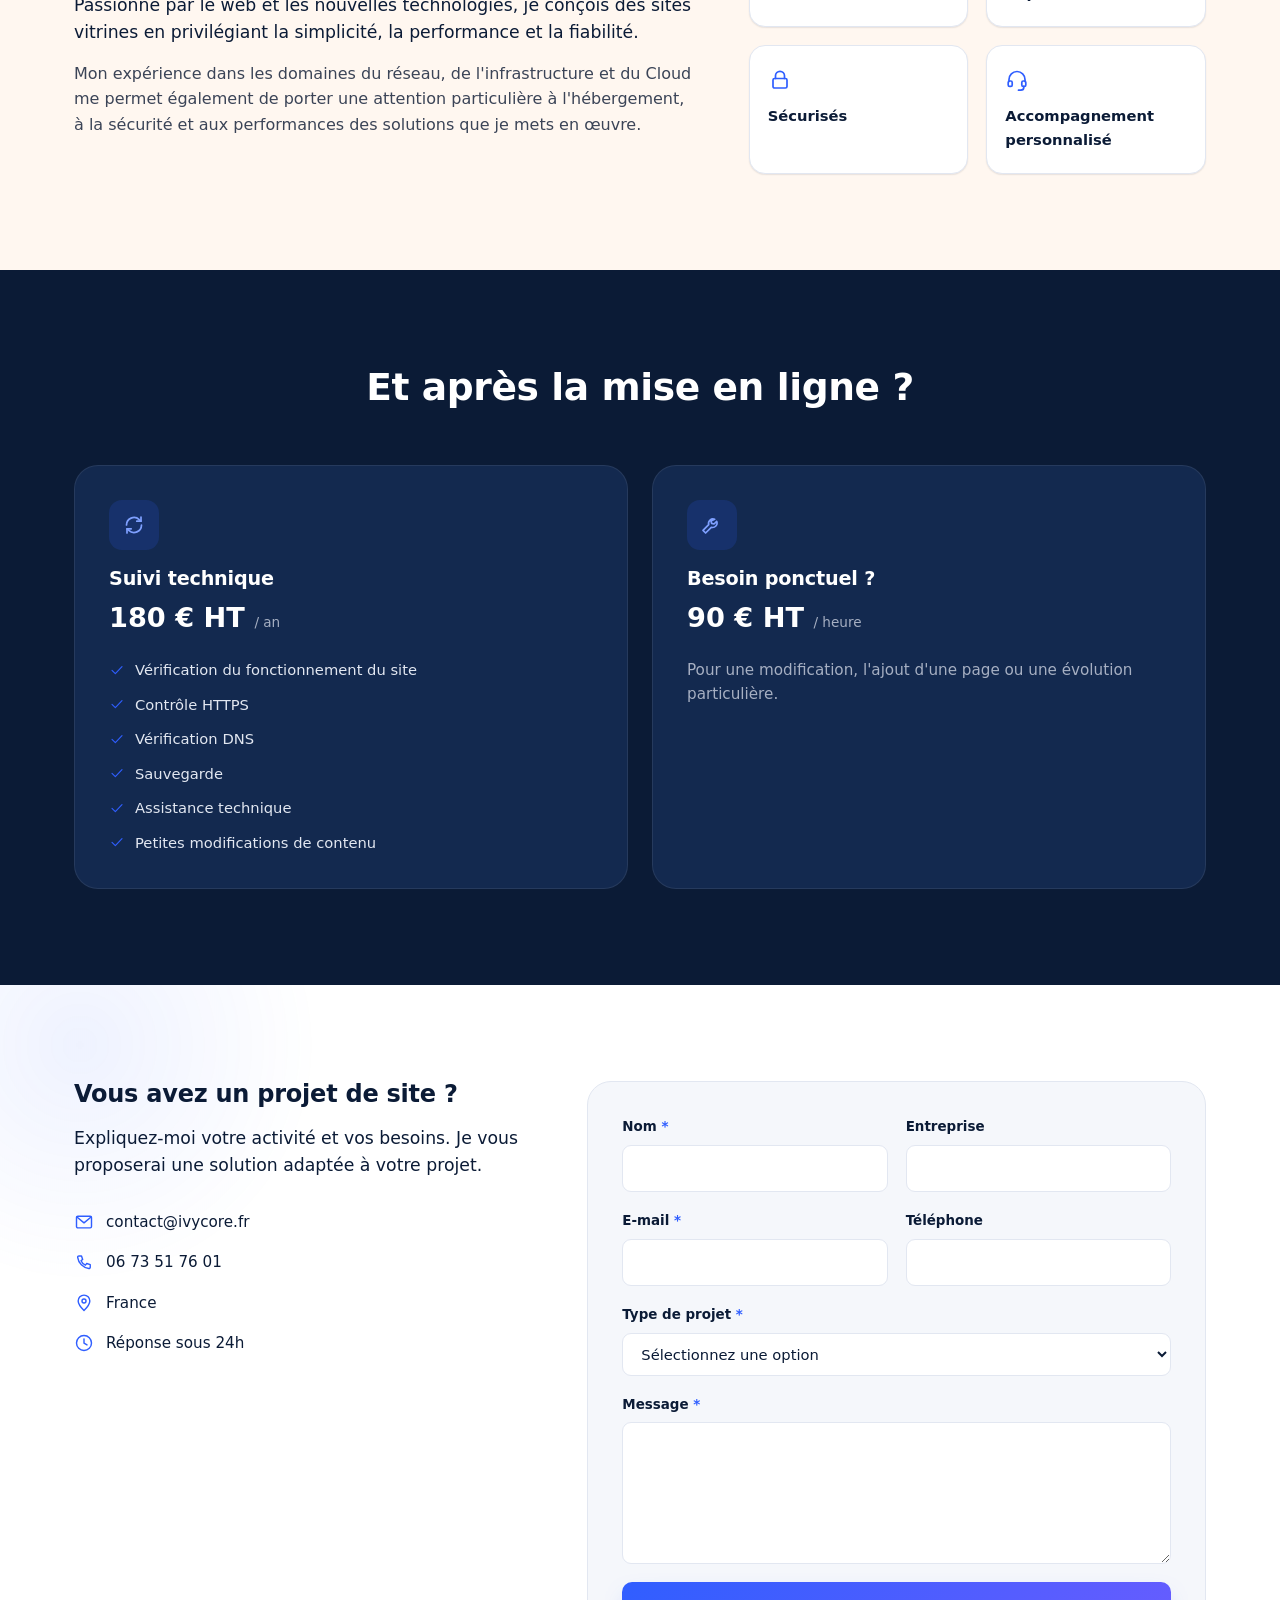
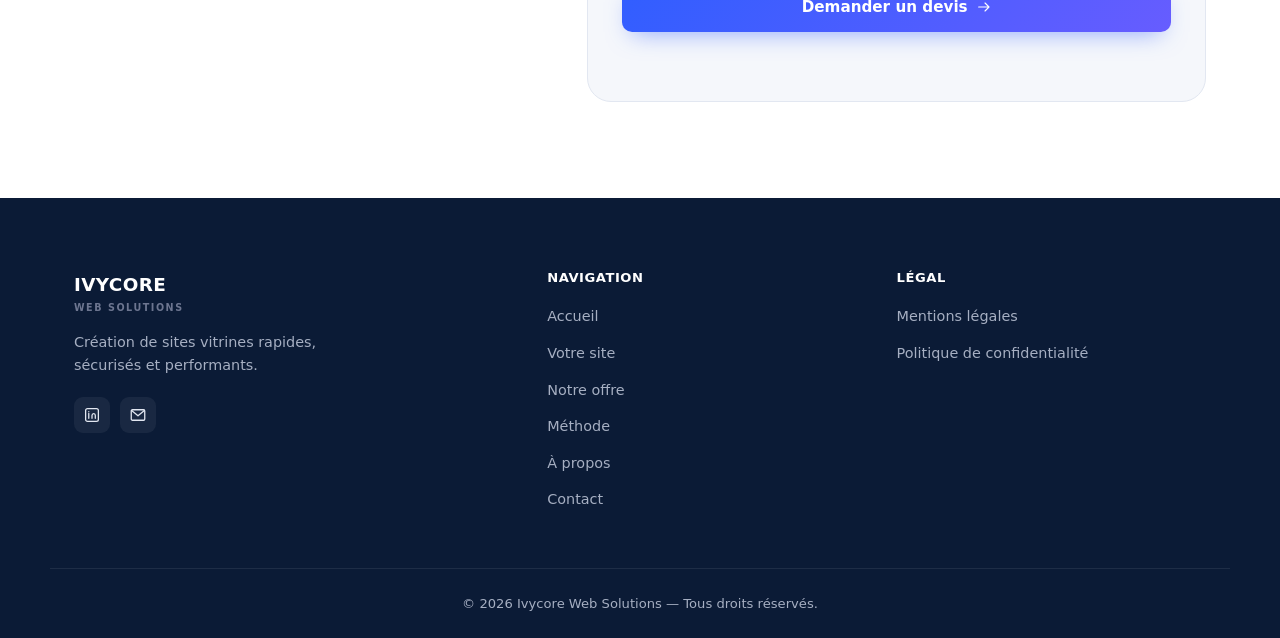
==== commit 77e7e188: "Update index.html price" ====
--- a/index.html
+++ b/index.html
@@ -4,7 +4,7 @@
 <meta charset="UTF-8">
 <meta name="viewport" content="width=device-width, initial-scale=1.0">
 <title>Ivycore Web Solutions — Création de sites vitrines statiques sur mesure</title>
-<meta name="description" content="Sites vitrines statiques modernes, rapides et sécurisés pour indépendants, artisans et petites entreprises. Sans abonnement, sans CMS. Pack Essentiel à 2 000 € HT.">
+<meta name="description" content="Sites vitrines statiques modernes, rapides et sécurisés pour indépendants, artisans et petites entreprises. Sans abonnement, sans CMS. Pack Essentiel à 1 500 € HT.">
 <meta name="theme-color" content="#0B1B36">
 <link rel="canonical" href="https://websolutions.ivycore.fr/">
 
@@ -14,7 +14,7 @@
 <meta property="og:title" content="Ivycore Web Solutions — Votre présence en ligne, simple. Rapide. Efficace.">
 <meta property="og:description" content="Création de sites vitrines statiques modernes, rapides et sécurisés pour indépendants, artisans et petites entreprises.">
 <meta property="og:url" content="https://websolutions.ivycore.fr/">
-<meta property="og:image" content="images/og-cover.jpg">
+<meta property="og:image" content="https://websolutions.ivycore.fr/images/og-cover.jpg">
 <meta property="og:locale" content="fr_FR">
 <meta name="twitter:card" content="summary_large_image">
 
@@ -39,11 +39,11 @@
   "areaServed": "FR",
   "priceRange": "€€",
   "email": "contact@ivycore.fr",
-  "telephone": "+33600000000",
+  "telephone": "+33673517601",
   "makesOffer": {
     "@type": "Offer",
     "name": "Pack Essentiel",
-    "price": "2000",
+    "price": "1500",
     "priceCurrency": "EUR",
     "description": "Site vitrine professionnel jusqu'à 5 pages/sections, sans abonnement de création."
   }
@@ -294,7 +294,7 @@
       <div class="pricing-card reveal" data-pack>
         <div class="pricing-head">
           <h3 data-pack-name>Pack Essentiel</h3>
-          <p class="price"><span class="price-amount" data-pack-price>2 000 €</span> <span class="price-unit">HT</span></p>
+          <p class="price"><span class="price-amount" data-pack-price>1 500 €</span> <span class="price-unit">HT</span></p>
           <p class="price-sub" data-pack-sub>Un site vitrine professionnel, sans abonnement de création.</p>
           <a href="#contact" class="btn btn-primary">Demander mon devis <svg width="16" height="16" class="icon"><use href="#i-arrow-right"/></svg></a>
         </div>
@@ -514,7 +514,7 @@
 
         <ul class="contact-details">
           <li><svg width="20" height="20" class="icon"><use href="#i-mail"/></svg><a href="mailto:contact@ivycore.fr">contact@ivycore.fr</a></li>
-          <li><svg width="20" height="20" class="icon"><use href="#i-phone"/></svg><a href="tel:+33600000000">06 73 51 76 01</a></li>
+          <li><svg width="20" height="20" class="icon"><use href="#i-phone"/></svg><a href="tel:+33673517601">06 73 51 76 01</a></li>
           <li><svg width="20" height="20" class="icon"><use href="#i-pin"/></svg><span>France</span></li>
           <li><svg width="20" height="20" class="icon"><use href="#i-clock"/></svg><span>Réponse sous 24h</span></li>
         </ul>
